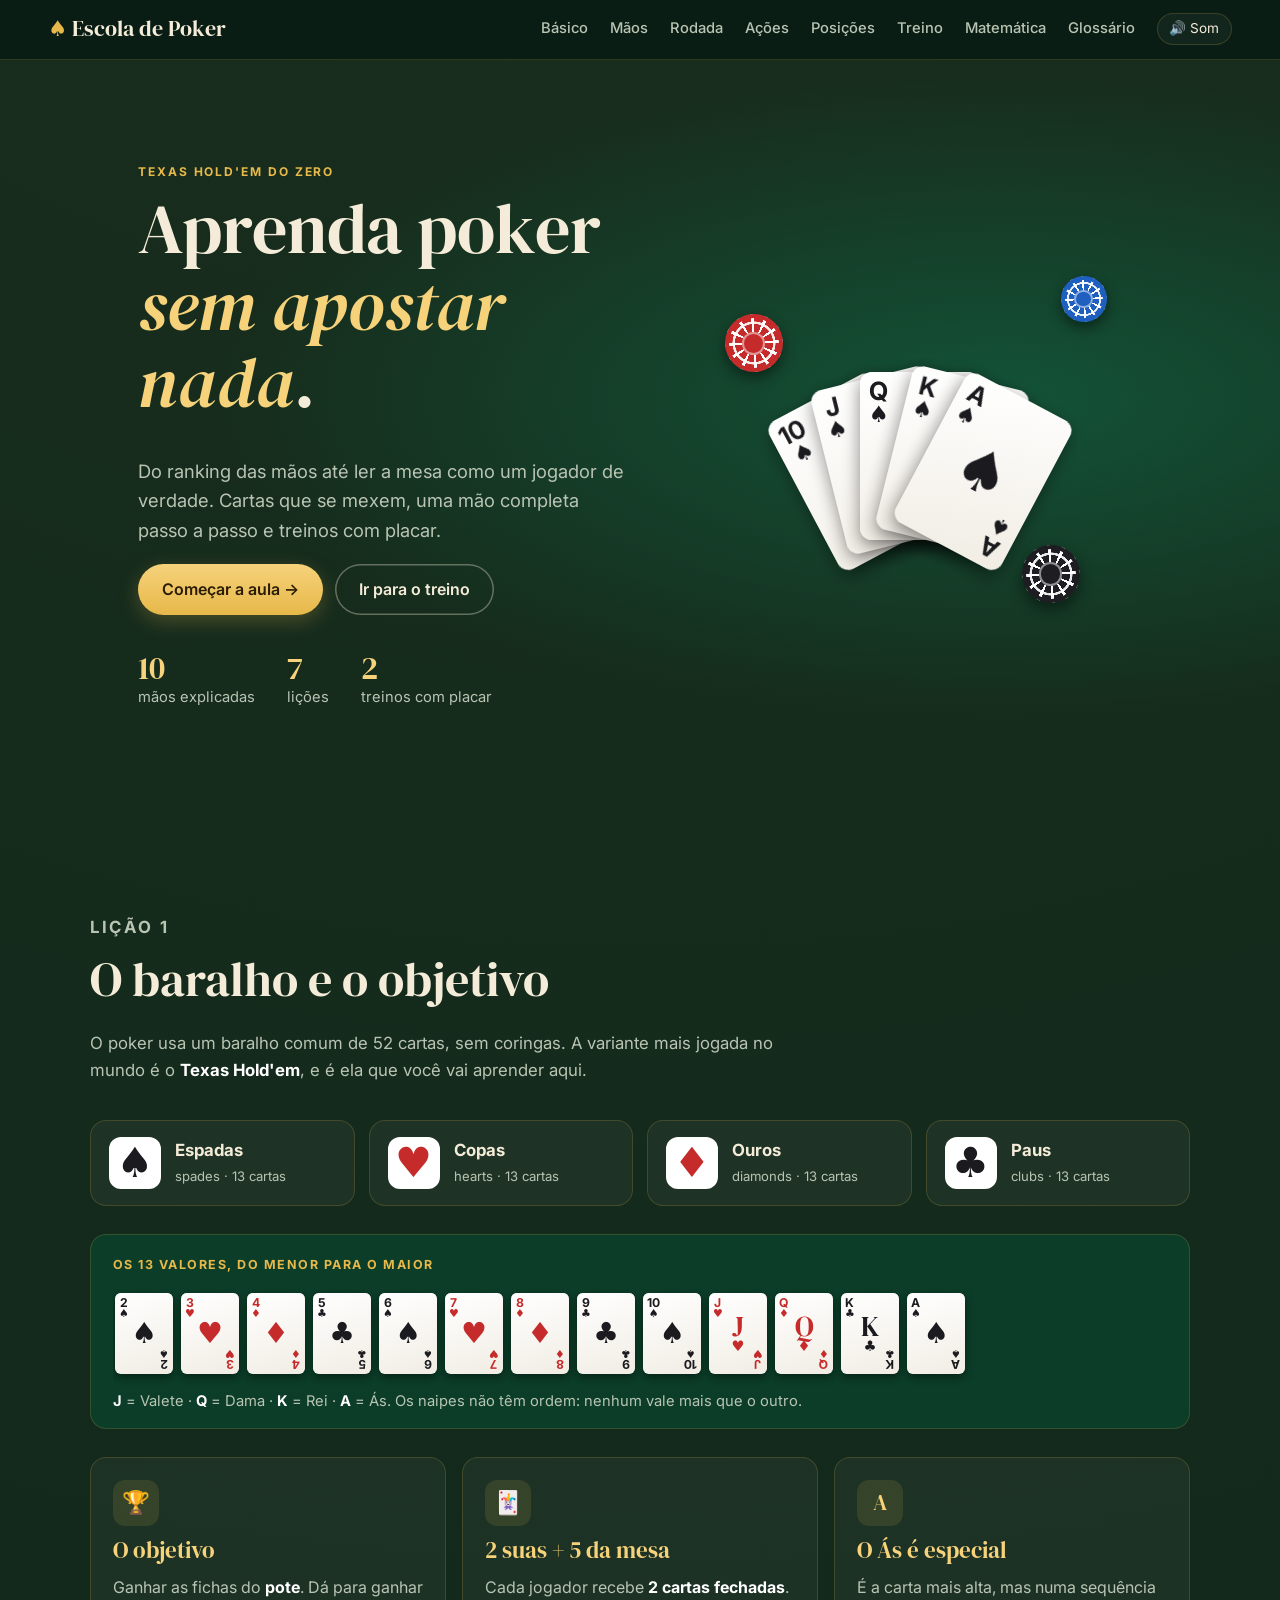
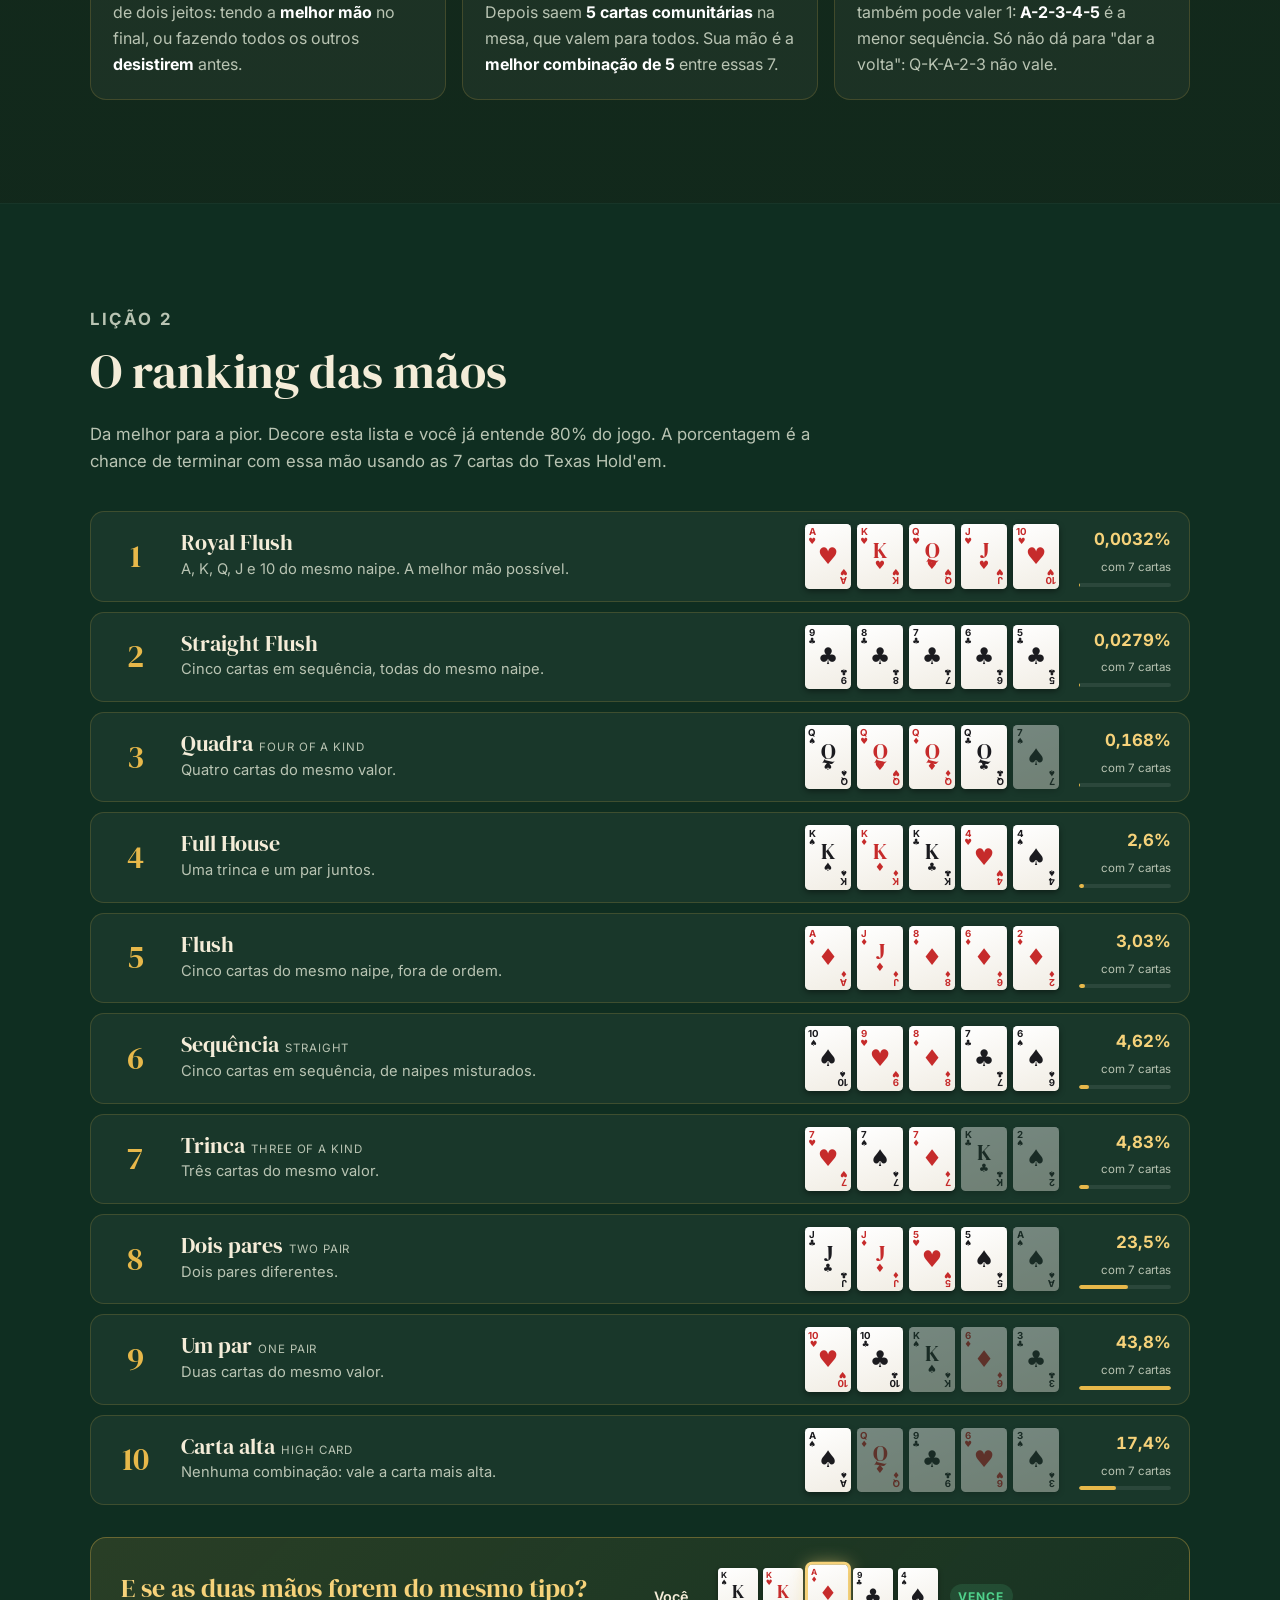
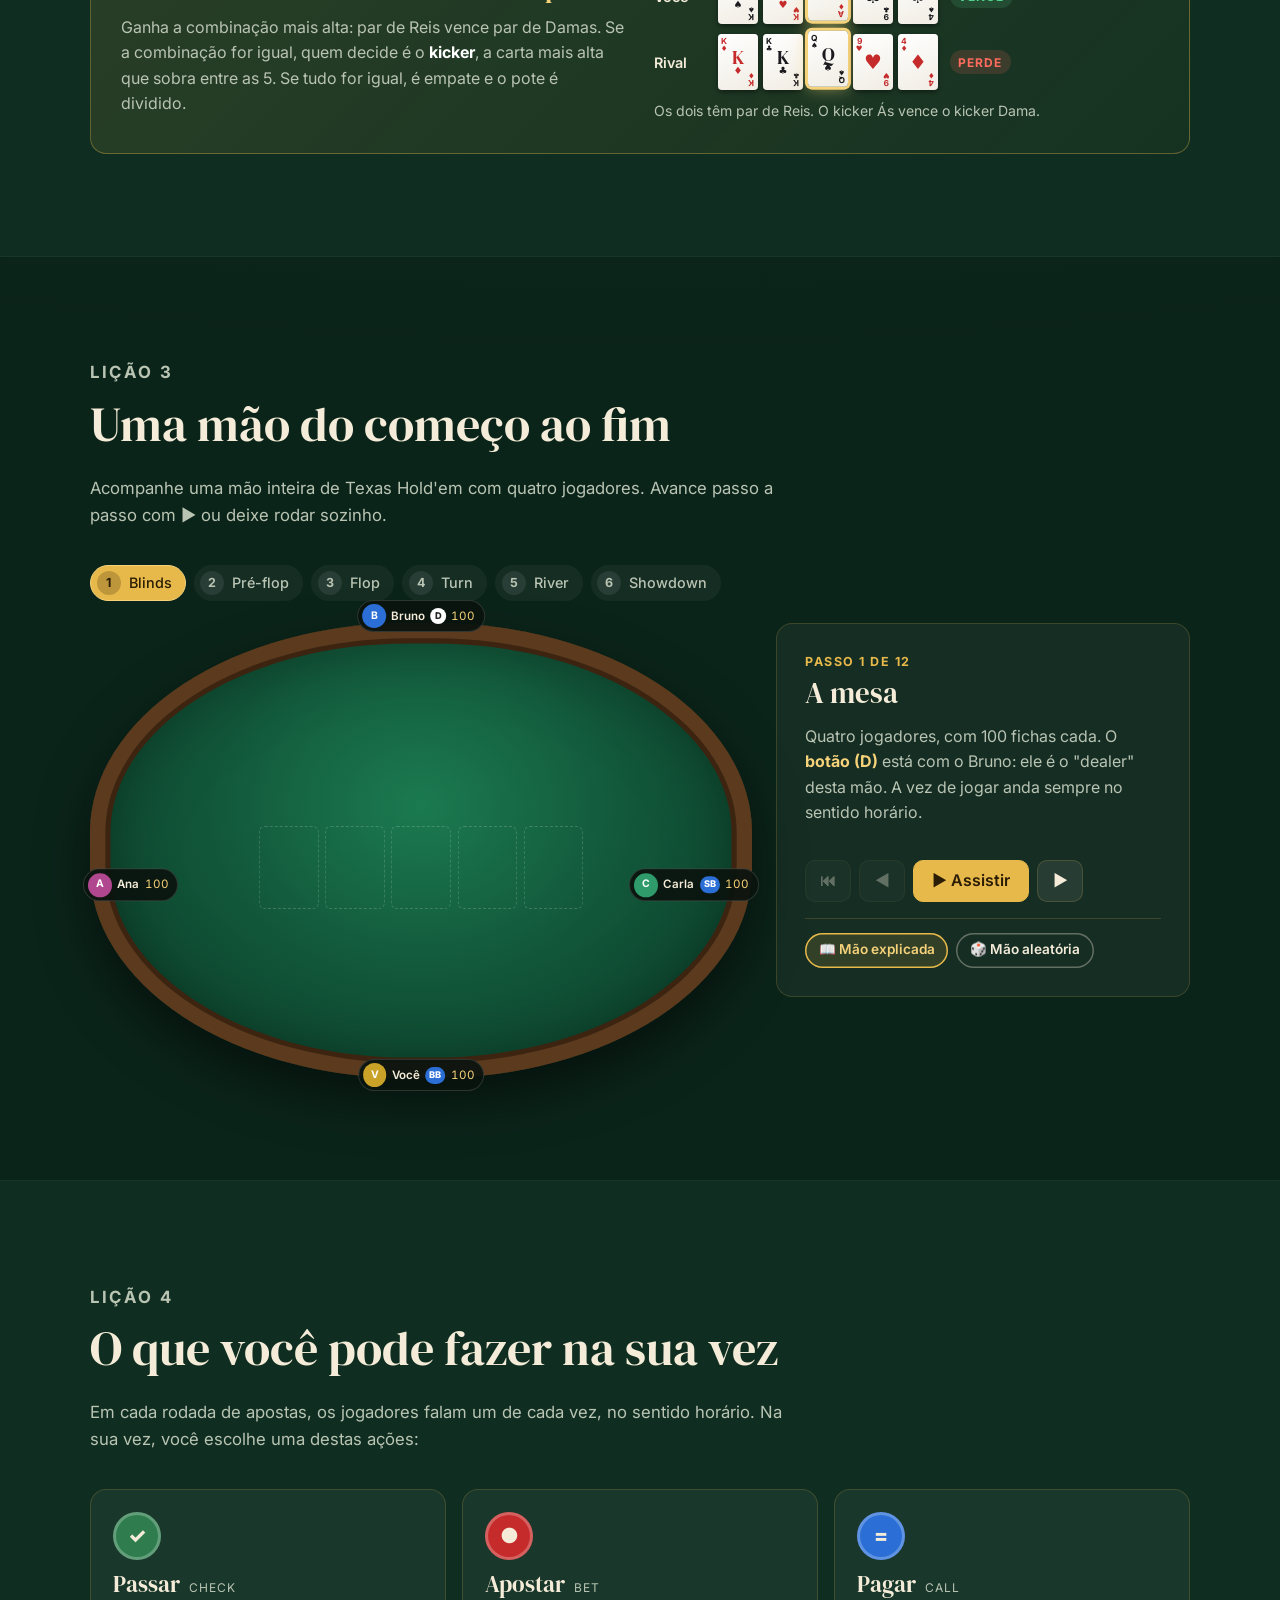
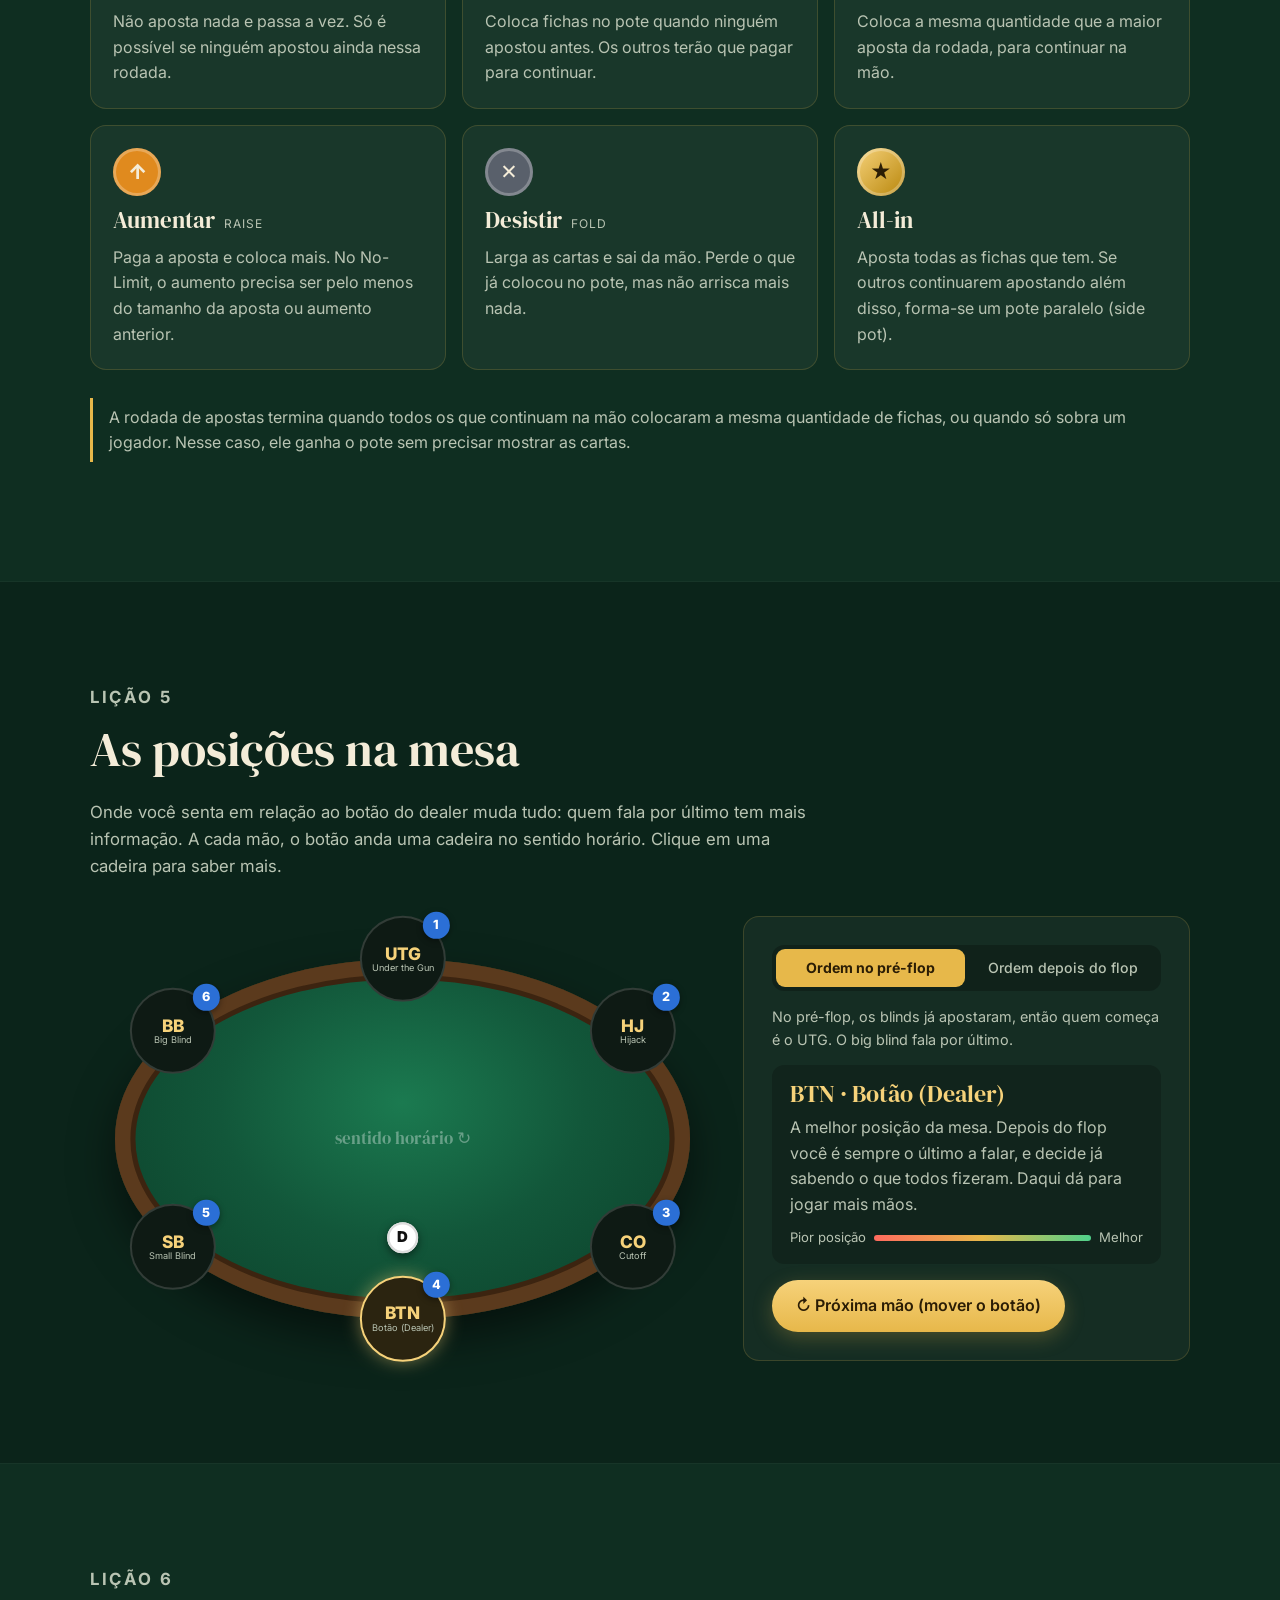
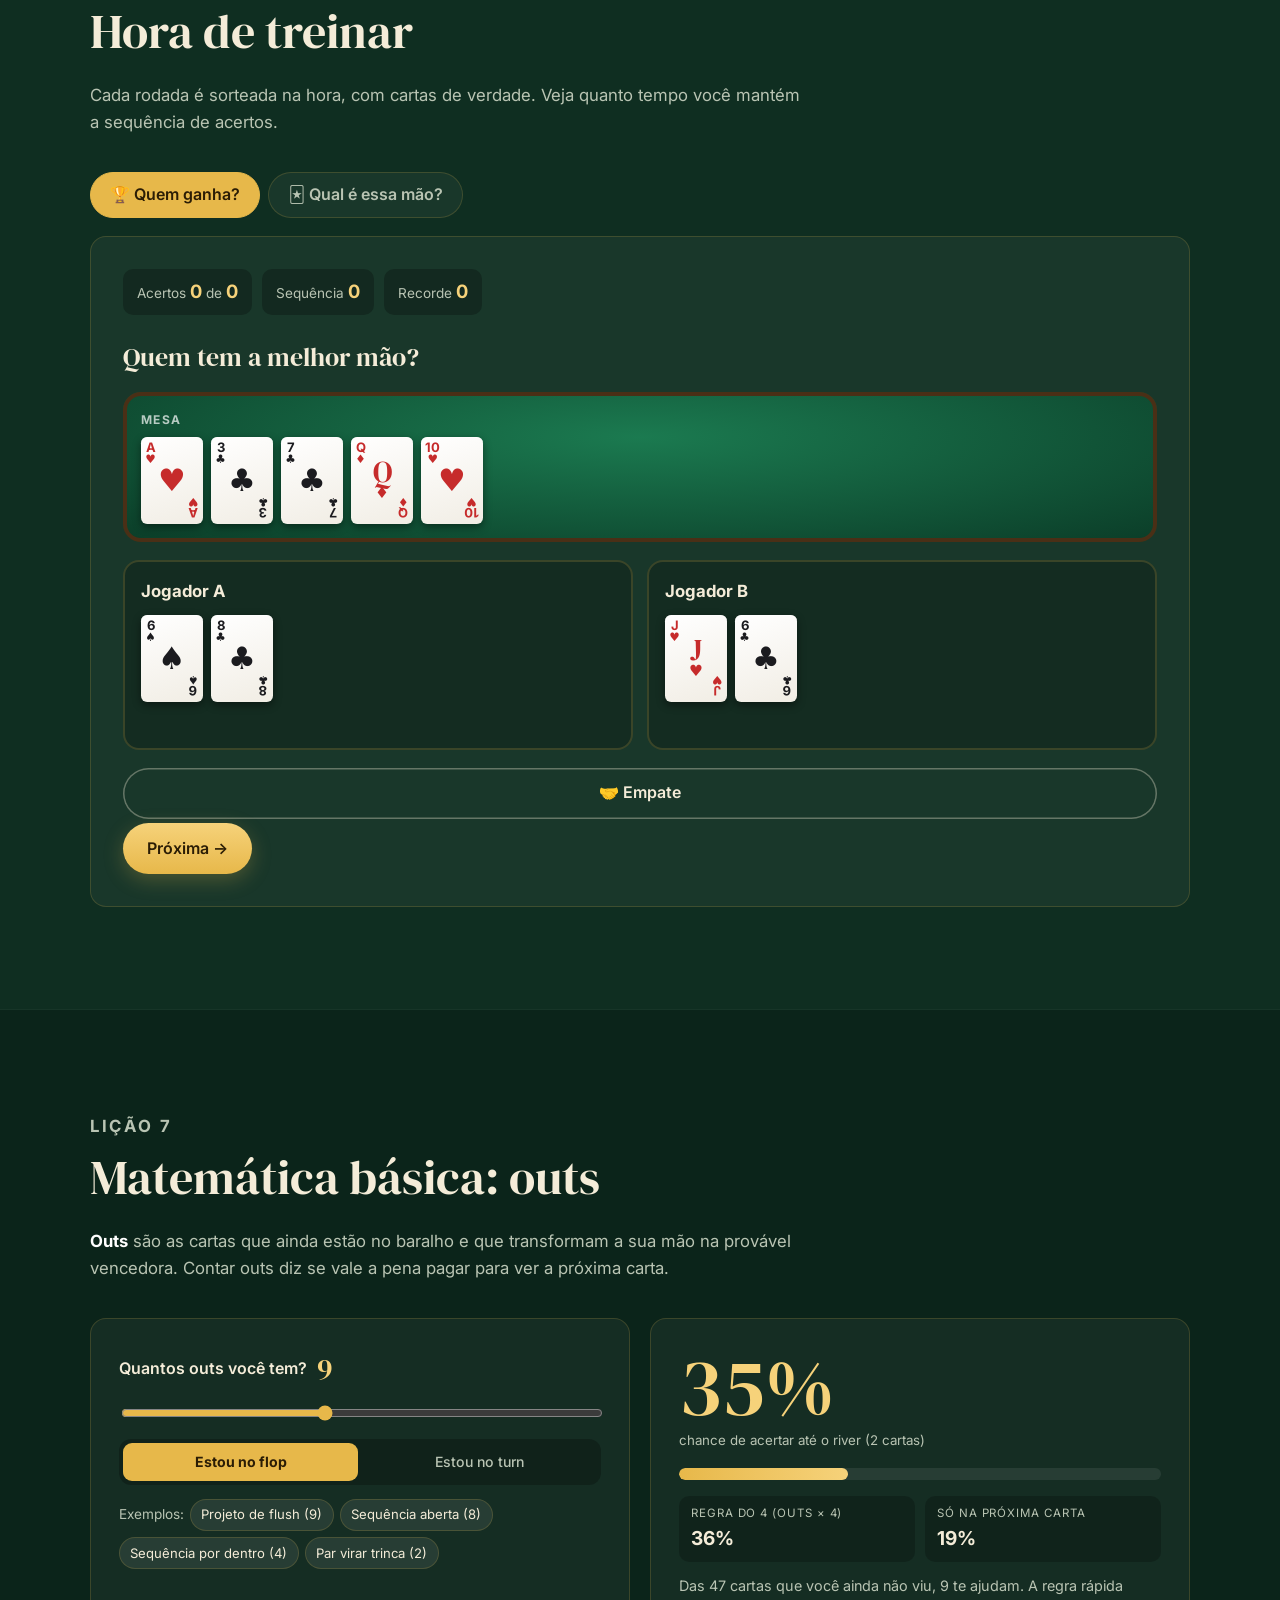
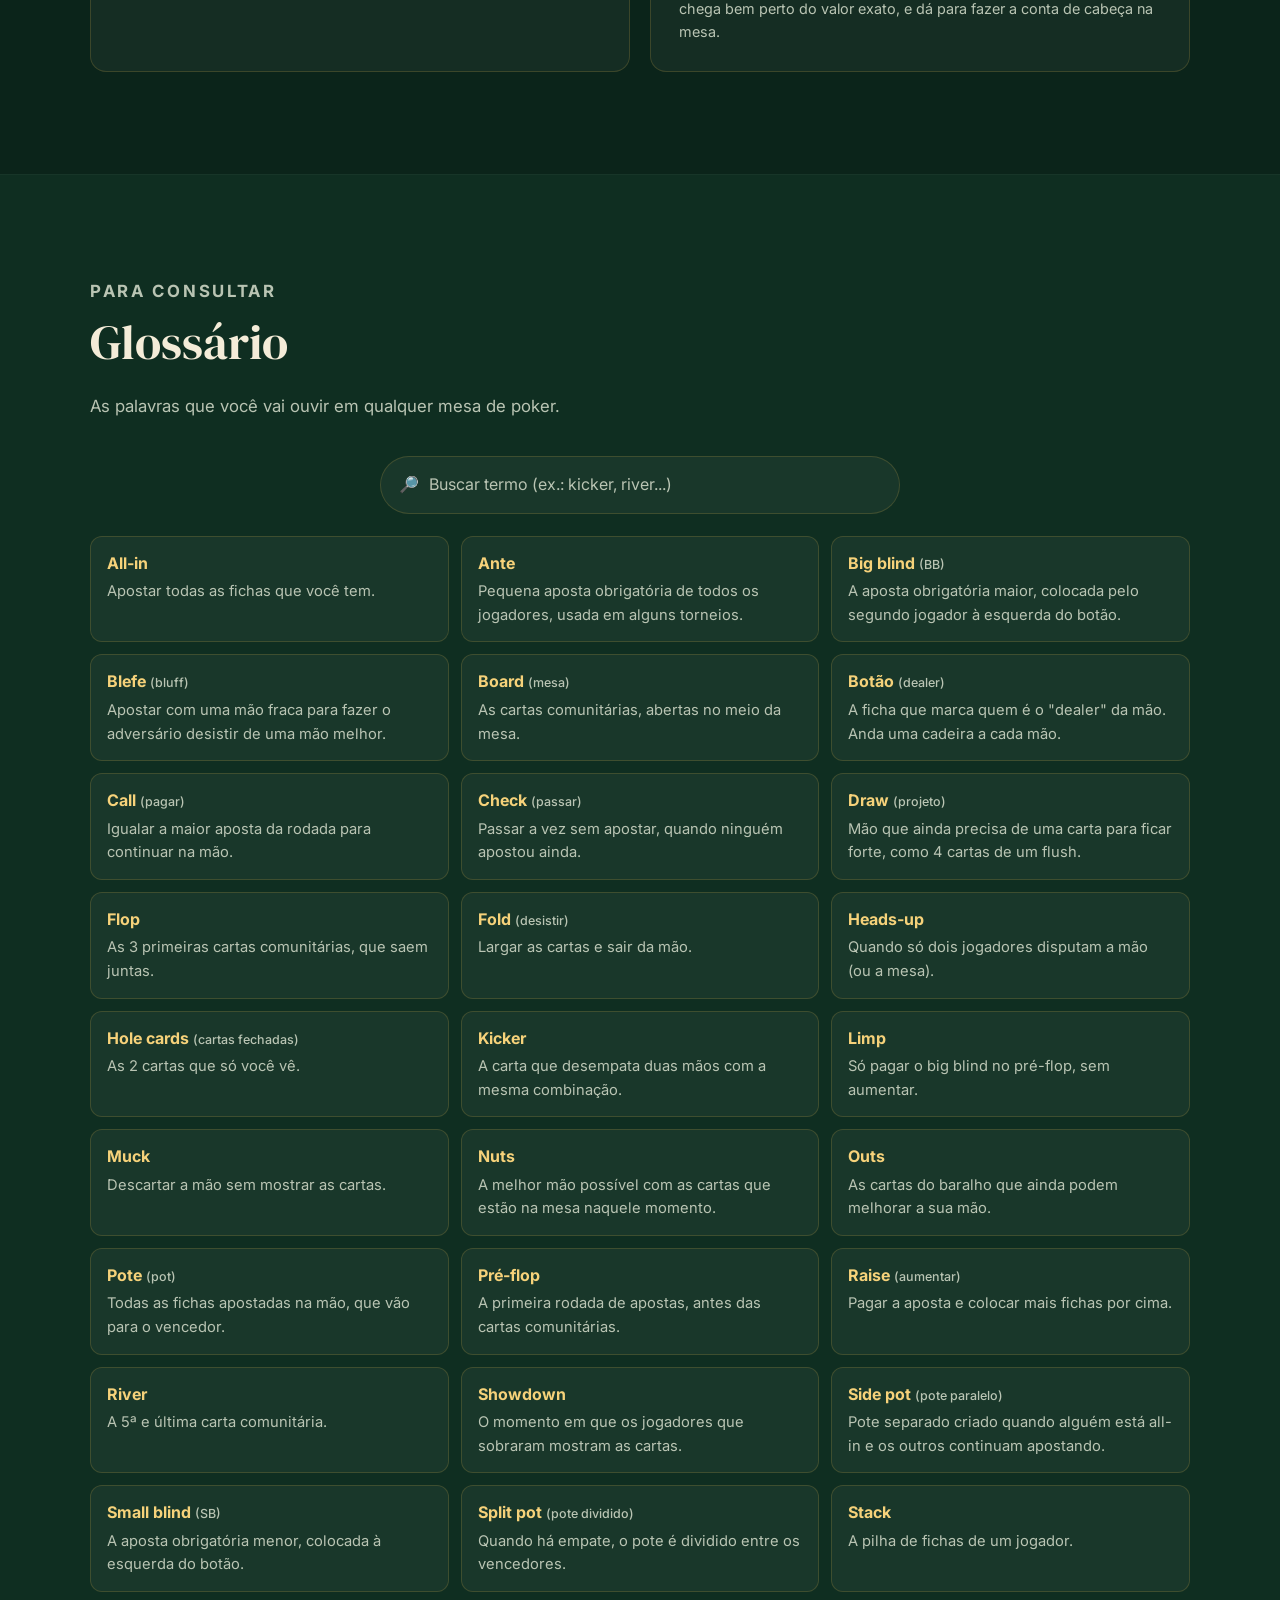
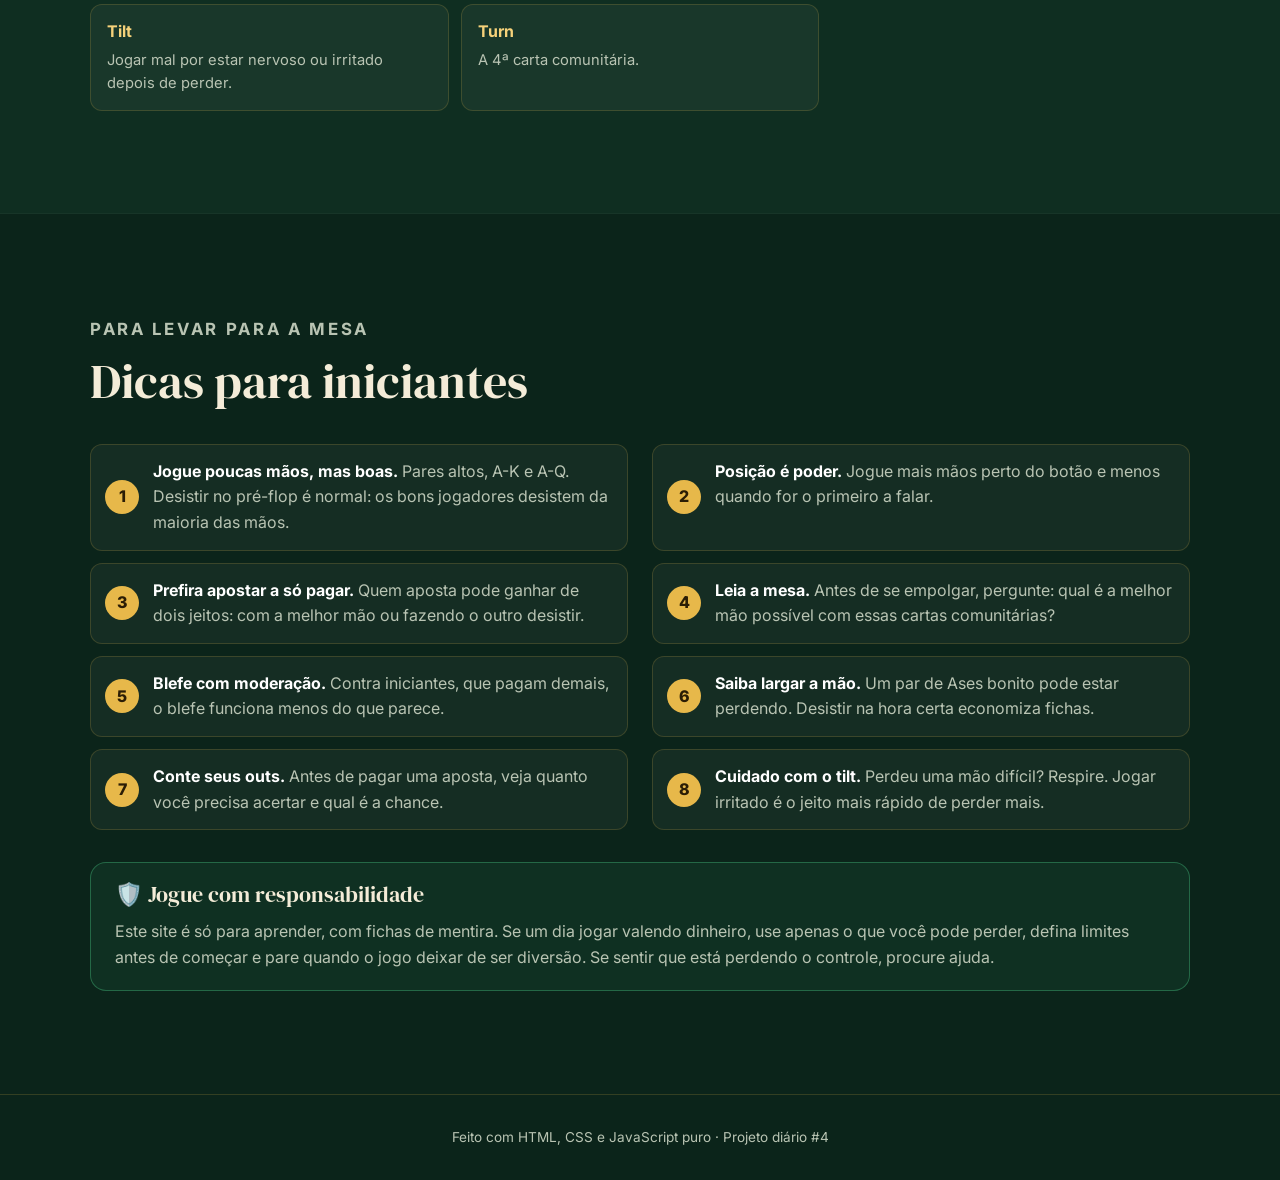
==== 2026-11-11-escola-de-poker/index.html @ 9b2bfe9c "Dia 4: Escola de Poker Ranking das mãos, mão completa passo a passo, posições, treinos com placar e " ====
<!DOCTYPE html>
<html lang="pt-BR">
<head>
  <meta charset="UTF-8">
  <meta name="viewport" content="width=device-width, initial-scale=1">
  <title>Escola de Poker</title>
  <meta name="description" content="Aprenda Texas Hold'em do zero: ranking das mãos, uma rodada passo a passo, ações, posições, treinos e matemática básica. Só com fichas de mentira.">
  <link rel="preconnect" href="https://fonts.googleapis.com">
  <link rel="preconnect" href="https://fonts.gstatic.com" crossorigin>
  <link href="https://fonts.googleapis.com/css2?family=DM+Serif+Display&family=Inter:wght@400;500;600;700&display=swap" rel="stylesheet">
  <link rel="stylesheet" href="style.css">
</head>
<body>
  <header class="topbar">
    <a class="brand" href="#inicio"><span aria-hidden="true">♠&#xFE0E;</span> Escola de Poker</a>
    <nav aria-label="Seções">
      <a href="#basico">Básico</a>
      <a href="#maos">Mãos</a>
      <a href="#rodada">Rodada</a>
      <a href="#acoes">Ações</a>
      <a href="#posicoes">Posições</a>
      <a href="#treino">Treino</a>
      <a href="#matematica">Matemática</a>
      <a href="#glossario">Glossário</a>
      <button class="sound" id="sound" type="button" aria-pressed="true"><span aria-hidden="true">🔊</span> Som</button>
    </nav>
    <div class="progress" aria-hidden="true"><span id="progress"></span></div>
  </header>

  <main>
    <!-- ================= Topo ================= -->
    <section id="inicio" class="hero">
      <div class="hero-text">
        <p class="eyebrow">Texas Hold'em do zero</p>
        <h1>Aprenda poker <em>sem apostar nada</em>.</h1>
        <p class="lead">Do ranking das mãos até ler a mesa como um jogador de verdade. Cartas que se mexem, uma mão completa passo a passo e treinos com placar.</p>
        <div class="hero-actions">
          <a class="btn btn-gold" href="#basico">Começar a aula →</a>
          <a class="btn btn-ghost" href="#treino">Ir para o treino</a>
        </div>
        <ul class="hero-stats">
          <li><strong>10</strong> mãos explicadas</li>
          <li><strong>7</strong> lições</li>
          <li><strong>2</strong> treinos com placar</li>
        </ul>
      </div>
      <div class="hero-art" aria-hidden="true">
        <div class="fan" id="hero-fan"></div>
        <div class="chips">
          <span class="chip c-red"></span><span class="chip c-blue"></span><span class="chip c-black"></span>
        </div>
      </div>
    </section>

    <!-- ================= Lição 1 ================= -->
    <section id="basico" class="section">
      <div class="section-head">
        <p class="eyebrow">Lição 1</p>
        <h2>O baralho e o objetivo</h2>
        <p>O poker usa um baralho comum de 52 cartas, sem coringas. A variante mais jogada no mundo é o <strong>Texas Hold'em</strong>, e é ela que você vai aprender aqui.</p>
      </div>

      <div class="suits" id="suits"></div>

      <div class="ranks-strip">
        <p class="strip-title">Os 13 valores, do menor para o maior</p>
        <div class="ranks" id="ranks"></div>
        <p class="strip-note"><strong>J</strong> = Valete · <strong>Q</strong> = Dama · <strong>K</strong> = Rei · <strong>A</strong> = Ás. Os naipes não têm ordem: nenhum vale mais que o outro.</p>
      </div>

      <div class="rules">
        <div class="rule">
          <span class="rule-icon" aria-hidden="true">🏆</span>
          <h3>O objetivo</h3>
          <p>Ganhar as fichas do <strong>pote</strong>. Dá para ganhar de dois jeitos: tendo a <strong>melhor mão</strong> no final, ou fazendo todos os outros <strong>desistirem</strong> antes.</p>
        </div>
        <div class="rule">
          <span class="rule-icon" aria-hidden="true">🃏</span>
          <h3>2 suas + 5 da mesa</h3>
          <p>Cada jogador recebe <strong>2 cartas fechadas</strong>. Depois saem <strong>5 cartas comunitárias</strong> na mesa, que valem para todos. Sua mão é a <strong>melhor combinação de 5</strong> entre essas 7.</p>
        </div>
        <div class="rule">
          <span class="rule-icon" aria-hidden="true">A</span>
          <h3>O Ás é especial</h3>
          <p>É a carta mais alta, mas numa sequência também pode valer 1: <strong>A-2-3-4-5</strong> é a menor sequência. Só não dá para "dar a volta": Q-K-A-2-3 não vale.</p>
        </div>
      </div>
    </section>

    <!-- ================= Lição 2 ================= -->
    <section id="maos" class="section alt">
      <div class="section-head">
        <p class="eyebrow">Lição 2</p>
        <h2>O ranking das mãos</h2>
        <p>Da melhor para a pior. Decore esta lista e você já entende 80% do jogo. A porcentagem é a chance de terminar com essa mão usando as 7 cartas do Texas Hold'em.</p>
      </div>
      <ol class="hand-list" id="hand-list"></ol>

      <div class="kicker-box">
        <div>
          <h3>E se as duas mãos forem do mesmo tipo?</h3>
          <p>Ganha a combinação mais alta: par de Reis vence par de Damas. Se a combinação for igual, quem decide é o <strong>kicker</strong>, a carta mais alta que sobra entre as 5. Se tudo for igual, é empate e o pote é dividido.</p>
        </div>
        <div class="kicker-demo">
          <div class="kd-row"><span class="kd-label">Você</span><div class="kd-cards" id="kd-a"></div><span class="kd-tag win">vence</span></div>
          <div class="kd-row"><span class="kd-label">Rival</span><div class="kd-cards" id="kd-b"></div><span class="kd-tag">perde</span></div>
          <p class="kd-note">Os dois têm par de Reis. O kicker Ás vence o kicker Dama.</p>
        </div>
      </div>
    </section>

    <!-- ================= Lição 3 ================= -->
    <section id="rodada" class="section">
      <div class="section-head">
        <p class="eyebrow">Lição 3</p>
        <h2>Uma mão do começo ao fim</h2>
        <p>Acompanhe uma mão inteira de Texas Hold'em com quatro jogadores. Avance passo a passo com ▶ ou deixe rodar sozinho.</p>
      </div>

      <ol class="stages" id="stages">
        <li data-stage="blinds"><b>1</b> Blinds</li>
        <li data-stage="preflop"><b>2</b> Pré-flop</li>
        <li data-stage="flop"><b>3</b> Flop</li>
        <li data-stage="turn"><b>4</b> Turn</li>
        <li data-stage="river"><b>5</b> River</li>
        <li data-stage="showdown"><b>6</b> Showdown</li>
      </ol>

      <div class="hand-lesson">
        <div class="felt" id="table">
          <div class="felt-center">
            <div class="pot" id="pot"></div>
            <div class="board" id="board"></div>
          </div>
        </div>
        <article class="panel hand-panel">
          <p class="step-count" id="step-count"></p>
          <h3 id="step-title"></h3>
          <p class="step-note" id="step-note" aria-live="polite"></p>
          <div class="controls">
            <button class="ctrl" type="button" data-act="first" aria-label="Início">⏮</button>
            <button class="ctrl" type="button" data-act="prev" aria-label="Passo anterior">◀</button>
            <button class="ctrl play" type="button" data-act="play">▶ Assistir</button>
            <button class="ctrl" type="button" data-act="next" aria-label="Próximo passo">▶</button>
          </div>
          <div class="mode-switch">
            <button class="btn btn-ghost small" id="btn-guided" type="button" aria-pressed="true">📖 Mão explicada</button>
            <button class="btn btn-ghost small" id="btn-random" type="button" aria-pressed="false">🎲 Mão aleatória</button>
          </div>
        </article>
      </div>
    </section>

    <!-- ================= Lição 4 ================= -->
    <section id="acoes" class="section alt">
      <div class="section-head">
        <p class="eyebrow">Lição 4</p>
        <h2>O que você pode fazer na sua vez</h2>
        <p>Em cada rodada de apostas, os jogadores falam um de cada vez, no sentido horário. Na sua vez, você escolhe uma destas ações:</p>
      </div>
      <div class="actions-grid">
        <div class="action"><span class="a-icon check" aria-hidden="true">✓</span><h3>Passar <small>check</small></h3><p>Não aposta nada e passa a vez. Só é possível se ninguém apostou ainda nessa rodada.</p></div>
        <div class="action"><span class="a-icon bet" aria-hidden="true">●</span><h3>Apostar <small>bet</small></h3><p>Coloca fichas no pote quando ninguém apostou antes. Os outros terão que pagar para continuar.</p></div>
        <div class="action"><span class="a-icon call" aria-hidden="true">=</span><h3>Pagar <small>call</small></h3><p>Coloca a mesma quantidade que a maior aposta da rodada, para continuar na mão.</p></div>
        <div class="action"><span class="a-icon raise" aria-hidden="true">↑</span><h3>Aumentar <small>raise</small></h3><p>Paga a aposta e coloca mais. No No-Limit, o aumento precisa ser pelo menos do tamanho da aposta ou aumento anterior.</p></div>
        <div class="action"><span class="a-icon fold" aria-hidden="true">✕</span><h3>Desistir <small>fold</small></h3><p>Larga as cartas e sai da mão. Perde o que já colocou no pote, mas não arrisca mais nada.</p></div>
        <div class="action"><span class="a-icon allin" aria-hidden="true">★</span><h3>All-in</h3><p>Aposta todas as fichas que tem. Se outros continuarem apostando além disso, forma-se um pote paralelo (side pot).</p></div>
      </div>
      <p class="note-box">A rodada de apostas termina quando todos os que continuam na mão colocaram a mesma quantidade de fichas, ou quando só sobra um jogador. Nesse caso, ele ganha o pote sem precisar mostrar as cartas.</p>
    </section>

    <!-- ================= Lição 5 ================= -->
    <section id="posicoes" class="section">
      <div class="section-head">
        <p class="eyebrow">Lição 5</p>
        <h2>As posições na mesa</h2>
        <p>Onde você senta em relação ao botão do dealer muda tudo: quem fala por último tem mais informação. A cada mão, o botão anda uma cadeira no sentido horário. Clique em uma cadeira para saber mais.</p>
      </div>

      <div class="positions">
        <div class="pos-table-wrap">
          <div class="pos-table" id="pos-table">
            <span class="dealer-chip" id="dealer-chip" aria-hidden="true">D</span>
          </div>
        </div>
        <article class="panel pos-panel">
          <div class="seg" role="radiogroup" aria-label="Mostrar ordem de ação">
            <button type="button" role="radio" aria-checked="true" data-order="pre">Ordem no pré-flop</button>
            <button type="button" role="radio" aria-checked="false" data-order="post">Ordem depois do flop</button>
          </div>
          <p class="order-note" id="order-note"></p>
          <div class="pos-info" id="pos-info" aria-live="polite"></div>
          <button class="btn btn-gold" id="btn-move" type="button">↻ Próxima mão (mover o botão)</button>
        </article>
      </div>
    </section>

    <!-- ================= Lição 6 ================= -->
    <section id="treino" class="section alt">
      <div class="section-head">
        <p class="eyebrow">Lição 6</p>
        <h2>Hora de treinar</h2>
        <p>Cada rodada é sorteada na hora, com cartas de verdade. Veja quanto tempo você mantém a sequência de acertos.</p>
      </div>

      <div class="tabs" role="tablist" aria-label="Tipo de treino">
        <button type="button" role="tab" aria-selected="true" data-quiz="winner">🏆 Quem ganha?</button>
        <button type="button" role="tab" aria-selected="false" data-quiz="name">🃏 Qual é essa mão?</button>
      </div>

      <div class="quiz panel">
        <div class="score">
          <span>Acertos <strong id="q-hits">0</strong> de <strong id="q-total">0</strong></span>
          <span>Sequência <strong id="q-streak">0</strong></span>
          <span>Recorde <strong id="q-best">0</strong></span>
        </div>
        <div id="quiz-body"></div>
        <div class="feedback" id="q-feedback" aria-live="polite" hidden></div>
        <button class="btn btn-gold" id="q-next" type="button" hidden>Próxima →</button>
      </div>
    </section>

    <!-- ================= Lição 7 ================= -->
    <section id="matematica" class="section">
      <div class="section-head">
        <p class="eyebrow">Lição 7</p>
        <h2>Matemática básica: outs</h2>
        <p><strong>Outs</strong> são as cartas que ainda estão no baralho e que transformam a sua mão na provável vencedora. Contar outs diz se vale a pena pagar para ver a próxima carta.</p>
      </div>

      <div class="outs">
        <article class="panel outs-panel">
          <label class="outs-label" for="outs">Quantos outs você tem? <strong id="outs-value">9</strong></label>
          <input type="range" id="outs" min="1" max="20" value="9">
          <div class="seg" role="radiogroup" aria-label="Em que momento da mão">
            <button type="button" role="radio" aria-checked="true" data-street="flop">Estou no flop</button>
            <button type="button" role="radio" aria-checked="false" data-street="turn">Estou no turn</button>
          </div>
          <div class="examples">
            <span>Exemplos:</span>
            <button type="button" data-outs="9">Projeto de flush (9)</button>
            <button type="button" data-outs="8">Sequência aberta (8)</button>
            <button type="button" data-outs="4">Sequência por dentro (4)</button>
            <button type="button" data-outs="2">Par virar trinca (2)</button>
          </div>
        </article>
        <article class="panel outs-result" aria-live="polite">
          <div class="big-pct"><span id="pct-exact">35%</span><small id="pct-label">chance de acertar até o river</small></div>
          <div class="bar"><span id="pct-bar"></span></div>
          <dl class="outs-facts">
            <div><dt id="rule-label">Regra do 4</dt><dd id="pct-rule">36%</dd></div>
            <div><dt>Só na próxima carta</dt><dd id="pct-next">19%</dd></div>
          </dl>
          <p class="outs-explain" id="outs-explain"></p>
        </article>
      </div>
    </section>

    <!-- ================= Glossário ================= -->
    <section id="glossario" class="section alt">
      <div class="section-head">
        <p class="eyebrow">Para consultar</p>
        <h2>Glossário</h2>
        <p>As palavras que você vai ouvir em qualquer mesa de poker.</p>
      </div>
      <label class="search">
        <span aria-hidden="true">🔎</span>
        <input type="search" id="gloss-search" placeholder="Buscar termo (ex.: kicker, river...)" aria-label="Buscar no glossário">
      </label>
      <dl class="glossary" id="glossary"></dl>
      <p class="gloss-empty" id="gloss-empty" hidden>Nenhum termo encontrado.</p>
    </section>

    <!-- ================= Dicas ================= -->
    <section id="dicas" class="section">
      <div class="section-head">
        <p class="eyebrow">Para levar para a mesa</p>
        <h2>Dicas para iniciantes</h2>
      </div>
      <ol class="tips">
        <li><strong>Jogue poucas mãos, mas boas.</strong> Pares altos, A-K e A-Q. Desistir no pré-flop é normal: os bons jogadores desistem da maioria das mãos.</li>
        <li><strong>Posição é poder.</strong> Jogue mais mãos perto do botão e menos quando for o primeiro a falar.</li>
        <li><strong>Prefira apostar a só pagar.</strong> Quem aposta pode ganhar de dois jeitos: com a melhor mão ou fazendo o outro desistir.</li>
        <li><strong>Leia a mesa.</strong> Antes de se empolgar, pergunte: qual é a melhor mão possível com essas cartas comunitárias?</li>
        <li><strong>Blefe com moderação.</strong> Contra iniciantes, que pagam demais, o blefe funciona menos do que parece.</li>
        <li><strong>Saiba largar a mão.</strong> Um par de Ases bonito pode estar perdendo. Desistir na hora certa economiza fichas.</li>
        <li><strong>Conte seus outs.</strong> Antes de pagar uma aposta, veja quanto você precisa acertar e qual é a chance.</li>
        <li><strong>Cuidado com o tilt.</strong> Perdeu uma mão difícil? Respire. Jogar irritado é o jeito mais rápido de perder mais.</li>
      </ol>

      <aside class="responsible">
        <h3><span aria-hidden="true">🛡️</span> Jogue com responsabilidade</h3>
        <p>Este site é só para aprender, com fichas de mentira. Se um dia jogar valendo dinheiro, use apenas o que você pode perder, defina limites antes de começar e pare quando o jogo deixar de ser diversão. Se sentir que está perdendo o controle, procure ajuda.</p>
      </aside>
    </section>
  </main>

  <footer class="footer">
    <p>Feito com HTML, CSS e JavaScript puro · Projeto diário #4</p>
  </footer>

  <button class="to-top" id="to-top" type="button" aria-label="Voltar ao topo" hidden>↑</button>

  <script src="cards.js"></script>
  <script src="app.js"></script>
</body>
</html>
---- 2026-11-11-escola-de-poker/style.css ----
:root {
  --bg: #0b241a;
  --bg-alt: #0f2e21;
  --felt: #12573a;
  --felt-dark: #0b3d28;
  --surface: rgba(255, 255, 255, .045);
  --surface-2: rgba(255, 255, 255, .08);
  --line: rgba(231, 184, 74, .18);
  --ink: #f4ecd8;
  --muted: #b9c4b3;
  --gold: #e7b84a;
  --gold-2: #f6d27a;
  --red: #d6453b;
  --card-red: #c62b2b;
  --card-black: #1b1b1f;
  --good: #4fd18b;
  --bad: #ff6b5e;
  --radius: 16px;
  --serif: "DM Serif Display", Georgia, serif;
  --sans: "Inter", system-ui, -apple-system, "Segoe UI", sans-serif;
  --suit: "Segoe UI Symbol", "Noto Sans Symbols 2", "Apple Symbols", "DejaVu Sans", serif;
}

* { box-sizing: border-box; }
html { scroll-behavior: smooth; scroll-padding-top: 76px; }
body {
  margin: 0; color: var(--ink); font: 16px/1.6 var(--sans);
  background:
    radial-gradient(circle at 50% -10%, rgba(231, 184, 74, .08), transparent 40%),
    var(--bg);
  overflow-x: clip;
}
h1, h2, h3 { font-family: var(--serif); font-weight: 400; line-height: 1.1; margin: 0 0 .5em; }
p { margin: 0 0 1em; }
strong { color: #fff; }
button { font: inherit; }

/* ---------- Topo ---------- */
.topbar {
  position: sticky; top: 0; z-index: 20;
  display: flex; align-items: center; justify-content: space-between; gap: 16px;
  padding: 12px clamp(16px, 4vw, 48px);
  background: rgba(8, 28, 20, .88); backdrop-filter: blur(10px);
  border-bottom: 1px solid var(--line);
}
.brand { font-family: var(--serif); font-size: 1.35rem; color: var(--ink); text-decoration: none; white-space: nowrap; }
.brand span { color: var(--gold); font-family: var(--suit); }
.topbar nav { display: flex; align-items: center; gap: clamp(10px, 2vw, 22px); overflow-x: auto; scrollbar-width: none; }
.topbar nav::-webkit-scrollbar { display: none; }
.topbar nav a { color: var(--muted); text-decoration: none; font-size: .92rem; font-weight: 500; white-space: nowrap; position: relative; }
.topbar nav a:hover, .topbar nav a.active { color: var(--gold-2); }
.topbar nav a.active::after { content: ""; position: absolute; left: 0; right: 0; bottom: -4px; height: 2px; border-radius: 2px; background: var(--gold); }
.sound { border: 1px solid var(--line); background: var(--surface); color: var(--ink); border-radius: 999px; padding: .3em .85em; font-size: .85rem; cursor: pointer; white-space: nowrap; }
.sound:hover { border-color: var(--gold); }
.sound[aria-pressed="false"] { color: var(--muted); }
.progress { position: absolute; left: 0; right: 0; bottom: -1px; height: 3px; }
.progress span { display: block; height: 100%; transform-origin: left; transform: scaleX(0); background: linear-gradient(90deg, var(--gold), var(--red)); }

/* ---------- Seções ---------- */
.section, .hero { padding: clamp(56px, 8vw, 104px) clamp(16px, 4vw, 48px); }
.section > *, .hero { max-width: 1100px; margin-left: auto; margin-right: auto; }
.section.alt { background: var(--bg-alt); border-block: 1px solid rgba(255, 255, 255, .03); }
.section-head { margin-bottom: 36px; }
.section-head h2 { font-size: clamp(2rem, 4.5vw, 3rem); }
.section-head p { color: var(--muted); font-size: 1.05rem; max-width: 720px; }
.eyebrow { color: var(--gold); text-transform: uppercase; letter-spacing: .16em; font-size: .75rem; font-weight: 700; margin-bottom: .7em; }

.btn {
  display: inline-flex; align-items: center; gap: 8px; border: 0; cursor: pointer; text-decoration: none;
  font-weight: 600; font-size: 1rem; padding: .8em 1.5em; border-radius: 999px;
  transition: transform .15s, box-shadow .15s, background .15s;
}
.btn:hover { transform: translateY(-2px); }
.btn-gold { background: linear-gradient(180deg, var(--gold-2), var(--gold)); color: #2b1d05; box-shadow: 0 6px 20px rgba(231, 184, 74, .25); }
.btn-gold:hover { box-shadow: 0 10px 28px rgba(231, 184, 74, .4); }
.btn-ghost { background: transparent; color: var(--ink); box-shadow: inset 0 0 0 1.5px rgba(244, 236, 216, .35); }
.btn-ghost:hover { box-shadow: inset 0 0 0 1.5px var(--gold); color: var(--gold-2); }
.btn.small { font-size: .85rem; padding: .5em 1em; }
.btn-ghost[aria-pressed="true"] { background: rgba(231, 184, 74, .14); box-shadow: inset 0 0 0 1.5px var(--gold); color: var(--gold-2); }
.btn:focus-visible, .ctrl:focus-visible, button:focus-visible, a:focus-visible, input:focus-visible { outline: 2px solid var(--gold-2); outline-offset: 3px; }

.panel { background: var(--surface); border: 1px solid var(--line); border-radius: var(--radius); padding: clamp(18px, 3vw, 28px); }
.note-box { color: var(--muted); border-left: 3px solid var(--gold); padding: .4em 0 .4em 1em; margin-top: 28px; }

/* ============================================================
   Cartas
   ============================================================ */
.card {
  --cw: 64px;
  position: relative; flex: none;
  width: var(--cw); aspect-ratio: 5 / 7;
  border-radius: calc(var(--cw) * .1);
  background: linear-gradient(160deg, #ffffff, #f1ede4);
  color: var(--card-black);
  box-shadow: 0 1px 0 rgba(255, 255, 255, .6) inset, 0 calc(var(--cw) * .05) calc(var(--cw) * .14) rgba(0, 0, 0, .45);
  font-family: var(--sans); user-select: none;
  transition: transform .2s, box-shadow .2s, opacity .3s, filter .3s;
}
.card.red { color: var(--card-red); }
.card .corner {
  position: absolute; display: flex; flex-direction: column; align-items: center; line-height: .95;
  font-size: calc(var(--cw) * .21); font-weight: 700;
}
.card .corner i { font-style: normal; font-family: var(--suit); font-size: .9em; }
.card .corner.tl { top: 5%; left: 7%; }
.card .corner.br { bottom: 5%; right: 7%; transform: rotate(180deg); }
.card .pip {
  position: absolute; inset: 0; display: flex; align-items: center; justify-content: center; flex-direction: column;
  font-family: var(--suit); font-size: calc(var(--cw) * .5); line-height: 1;
}
.card .pip em { font-family: var(--serif); font-style: normal; font-size: .95em; line-height: .9; }
.card .pip i { font-style: normal; font-size: .5em; }
.card.back {
  background:
    repeating-linear-gradient(45deg, rgba(255, 255, 255, .12) 0 3px, transparent 3px 9px),
    repeating-linear-gradient(-45deg, rgba(255, 255, 255, .12) 0 3px, transparent 3px 9px),
    linear-gradient(160deg, #b8322b, #7e1d18);
  box-shadow: inset 0 0 0 calc(var(--cw) * .06) #fff, 0 calc(var(--cw) * .05) calc(var(--cw) * .14) rgba(0, 0, 0, .45);
}
.card.used { box-shadow: 0 0 0 3px var(--gold-2), 0 0 18px rgba(246, 210, 122, .65); transform: translateY(-6%); }
.card.dim { filter: brightness(.55) saturate(.6); }
.card.deal { animation: deal .45s cubic-bezier(.2, .8, .3, 1) both; animation-delay: var(--d, 0ms); }
.card.flip { animation: flip .4s ease-out both; animation-delay: var(--d, 0ms); }
@keyframes deal { from { opacity: 0; transform: translate(var(--fx, 0), var(--fy, -60px)) rotate(-12deg) scale(.8); } to { opacity: 1; transform: none; } }
@keyframes flip { 0% { transform: rotateY(90deg); } 100% { transform: none; } }

/* ============================================================
   Topo (hero)
   ============================================================ */
.hero { display: grid; grid-template-columns: 1.1fr 1fr; gap: clamp(32px, 6vw, 72px); align-items: center; position: relative; isolation: isolate; }
.hero::before {
  content: ""; position: absolute; inset: 0 calc(50% - 50vw); z-index: -1;
  background: radial-gradient(ellipse at 78% 45%, rgba(18, 87, 58, .9), transparent 55%);
}
.hero h1 { font-size: clamp(2.6rem, 6vw, 4.4rem); }
.hero h1 em { color: var(--gold-2); }
.lead { font-size: 1.15rem; color: var(--muted); max-width: 32em; }
.hero-actions { display: flex; flex-wrap: wrap; gap: 12px; margin-top: 8px; }
.hero-stats { display: flex; flex-wrap: wrap; gap: 8px 32px; list-style: none; padding: 0; margin: 36px 0 0; color: var(--muted); font-size: .92rem; }
.hero-stats strong { display: block; font-family: var(--serif); font-size: 2rem; font-weight: 400; color: var(--gold-2); line-height: 1.1; }

.hero-art { position: relative; height: 380px; display: flex; align-items: center; justify-content: center; }
.fan { position: relative; width: 120px; height: 168px; transform: translateY(20px); }
.fan .card {
  --cw: 120px; position: absolute; left: 0; bottom: 0;
  transform-origin: 50% 130%;
  transform: rotate(calc((var(--i) - 2) * 14deg));
  animation: fan-in .9s cubic-bezier(.2, .9, .3, 1.2) both; animation-delay: calc(var(--i) * 110ms + 200ms);
  transition: transform .35s cubic-bezier(.2, .9, .3, 1.3);
}
.hero-art:hover .fan .card { transform: rotate(calc((var(--i) - 2) * 19deg)) translateY(-14px); }
@keyframes fan-in { from { opacity: 0; transform: rotate(0deg) translateY(60px); } }
.chips { position: absolute; inset: 0; pointer-events: none; }
.chip {
  position: absolute; width: 58px; height: 58px; border-radius: 50%;
  background:
    radial-gradient(circle, transparent 46%, rgba(255, 255, 255, .9) 47% 52%, transparent 53%),
    repeating-conic-gradient(var(--c) 0 22.5deg, #fff 22.5deg 30deg);
  box-shadow: inset 0 0 0 4px var(--c), 0 6px 14px rgba(0, 0, 0, .45);
  animation: float 6s ease-in-out infinite;
}
.chip::after { content: ""; position: absolute; inset: 30%; border-radius: 50%; background: var(--c); box-shadow: inset 0 0 0 2px rgba(255, 255, 255, .5); }
.c-red { --c: #c62b2b; left: 6%; top: 18%; }
.c-blue { --c: #1f5fbf; right: 8%; top: 8%; animation-delay: -2s; width: 46px; height: 46px; }
.c-black { --c: #1d1d22; right: 14%; bottom: 6%; animation-delay: -4s; }
@keyframes float { 0%, 100% { transform: translateY(0) rotate(0); } 50% { transform: translateY(-14px) rotate(20deg); } }

/* ============================================================
   Lição 1: naipes e valores
   ============================================================ */
.suits { display: grid; grid-template-columns: repeat(4, 1fr); gap: 14px; margin-bottom: 28px; }
.suit {
  display: flex; align-items: center; gap: 14px;
  background: var(--surface); border: 1px solid var(--line); border-radius: var(--radius); padding: 16px 18px;
  transition: transform .2s, border-color .2s;
}
.suit:hover { transform: translateY(-3px); border-color: var(--gold); }
.suit .sym { font-family: var(--suit); font-size: 2.6rem; line-height: 1; width: 52px; height: 52px; border-radius: 12px; background: #fff; color: var(--card-black); display: flex; align-items: center; justify-content: center; }
.suit .sym.red { color: var(--card-red); }
.suit b { display: block; font-size: 1.05rem; }
.suit small { color: var(--muted); font-size: .82rem; }

.ranks-strip { background: var(--felt-dark); border: 1px solid var(--line); border-radius: var(--radius); padding: 20px 22px 14px; margin-bottom: 28px; }
.strip-title { font-size: .78rem; text-transform: uppercase; letter-spacing: .12em; color: var(--gold); font-weight: 700; margin-bottom: 14px; }
.ranks { display: flex; gap: 8px; overflow-x: auto; padding: 4px 2px 12px; scrollbar-width: thin; }
.ranks .card { --cw: 58px; }
.ranks .card:hover { transform: translateY(-8px) rotate(-3deg); }
.strip-note { color: var(--muted); font-size: .92rem; margin: 4px 0 0; }

.rules { display: grid; grid-template-columns: repeat(3, 1fr); gap: 16px; }
.rule { background: var(--surface); border: 1px solid var(--line); border-radius: var(--radius); padding: 22px; transition: transform .2s, border-color .2s; }
.rule:hover { transform: translateY(-4px); border-color: rgba(231, 184, 74, .5); }
.rule h3 { font-size: 1.45rem; color: var(--gold-2); }
.rule p { margin: 0; color: var(--muted); }
.rule-icon {
  display: inline-flex; align-items: center; justify-content: center; width: 46px; height: 46px; margin-bottom: 12px;
  border-radius: 12px; background: rgba(231, 184, 74, .12); font-size: 1.4rem; font-family: var(--serif); color: var(--gold-2);
}

/* ============================================================
   Lição 2: ranking
   ============================================================ */
.hand-list { list-style: none; padding: 0; margin: 0 auto; display: grid; gap: 10px; }
.hand-row {
  display: grid; grid-template-columns: 52px 1.05fr auto 92px; align-items: center; gap: 20px;
  background: var(--surface); border: 1px solid var(--line); border-radius: 14px; padding: 12px 18px;
  transition: transform .2s, background .2s, border-color .2s;
}
.hand-row:hover { transform: translateX(6px); background: var(--surface-2); border-color: rgba(231, 184, 74, .5); }
.hand-row .num { font-family: var(--serif); font-size: 2rem; color: var(--gold); text-align: center; }
.hand-row h3 { font-size: 1.4rem; margin: 0; }
.hand-row h3 small { font-family: var(--sans); font-size: .72rem; color: var(--muted); text-transform: uppercase; letter-spacing: .08em; margin-left: 6px; }
.hand-row p { margin: 2px 0 0; color: var(--muted); font-size: .92rem; }
.hand-row .cards { display: flex; gap: 6px; }
.hand-row .card { --cw: 46px; }
.hand-row:hover .card { transform: translateY(-4px); }
.hand-row:hover .card:nth-child(2) { transition-delay: 30ms; }
.hand-row:hover .card:nth-child(3) { transition-delay: 60ms; }
.hand-row:hover .card:nth-child(4) { transition-delay: 90ms; }
.hand-row:hover .card:nth-child(5) { transition-delay: 120ms; }
.hand-row .card.off { opacity: .4; }
.hand-row .odds { text-align: right; }
.hand-row .odds b { display: block; font-size: 1.05rem; color: var(--gold-2); font-variant-numeric: tabular-nums; }
.hand-row .odds small { color: var(--muted); font-size: .72rem; }
.odds-bar { height: 4px; border-radius: 4px; background: rgba(255, 255, 255, .08); margin-top: 4px; overflow: hidden; }
.odds-bar span { display: block; height: 100%; background: var(--gold); border-radius: 4px; }

.kicker-box {
  display: grid; grid-template-columns: 1fr 1fr; gap: 28px; align-items: center; margin-top: 32px;
  background: linear-gradient(135deg, rgba(231, 184, 74, .12), rgba(231, 184, 74, .03));
  border: 1px solid rgba(231, 184, 74, .35); border-radius: var(--radius); padding: clamp(18px, 3vw, 30px);
}
.kicker-box h3 { font-size: 1.6rem; color: var(--gold-2); }
.kicker-box p { color: var(--muted); margin: 0; }
.kd-row { display: grid; grid-template-columns: 52px auto 1fr; align-items: center; gap: 12px; margin-bottom: 10px; }
.kd-label { font-weight: 600; font-size: .9rem; }
.kd-cards { display: flex; gap: 5px; }
.kd-cards .card { --cw: 40px; }
.kd-tag { justify-self: start; font-size: .75rem; font-weight: 700; text-transform: uppercase; letter-spacing: .08em; padding: .2em .7em; border-radius: 999px; background: rgba(255, 107, 94, .15); color: var(--bad); }
.kd-tag.win { background: rgba(79, 209, 139, .15); color: var(--good); }
.kd-note { font-size: .88rem; color: var(--muted); margin: 6px 0 0 !important; }

/* ============================================================
   Lição 3: a mesa
   ============================================================ */
.stages { list-style: none; padding: 0; margin: 0 auto 22px; display: flex; flex-wrap: wrap; gap: 8px; }
.stages li {
  display: flex; align-items: center; gap: 8px; font-size: .9rem; font-weight: 500; color: var(--muted);
  padding: .35em .9em .35em .4em; border-radius: 999px; background: var(--surface); border: 1px solid transparent;
  transition: all .25s;
}
.stages li b { display: inline-flex; width: 24px; height: 24px; border-radius: 50%; align-items: center; justify-content: center; background: rgba(255, 255, 255, .08); font-size: .78rem; }
.stages li.done { color: var(--ink); }
.stages li.done b { background: rgba(231, 184, 74, .3); color: var(--gold-2); }
.stages li.now { color: #2b1d05; background: var(--gold); border-color: var(--gold-2); }
.stages li.now b { background: rgba(0, 0, 0, .18); color: #2b1d05; }

.hand-lesson { display: grid; grid-template-columns: minmax(0, 1.6fr) minmax(280px, 1fr); gap: 24px; align-items: start; }
.felt {
  position: relative; container-type: inline-size;
  aspect-ratio: 16 / 11; border-radius: 48% / 46%;
  background: radial-gradient(ellipse at 50% 40%, #1b7a50, var(--felt) 45%, var(--felt-dark) 100%);
  box-shadow: inset 0 0 0 1.2cqw #5b3a1d, inset 0 0 0 1.6cqw #3c2410, inset 0 0 6cqw rgba(0, 0, 0, .5), 0 22px 50px rgba(0, 0, 0, .5);
}
.felt-center { position: absolute; left: 50%; top: 50%; transform: translate(-50%, -50%); display: flex; flex-direction: column; align-items: center; gap: 1.6cqw; }
.pot {
  display: flex; align-items: center; gap: 1cqw; min-height: 3.6cqw;
  font-size: max(11px, 2.1cqw); font-weight: 600; color: var(--gold-2);
  background: rgba(0, 0, 0, .3); padding: .3em .9em; border-radius: 999px;
}
.pot:empty { visibility: hidden; }
.pot .mini-chip, .bet .mini-chip { width: 1.1em; height: 1.1em; border-radius: 50%; background: radial-gradient(circle, #fff 30%, #c62b2b 32%); box-shadow: 0 1px 2px rgba(0, 0, 0, .5); flex: none; }
.board { display: flex; gap: 1cqw; min-height: calc(9cqw * 1.4); }
.board .card { --cw: 9cqw; }
.board .slot { width: 9cqw; aspect-ratio: 5 / 7; border-radius: .9cqw; border: .25cqw dashed rgba(255, 255, 255, .18); }

.seat { position: absolute; display: flex; flex-direction: column; align-items: center; gap: .6cqw; width: 22cqw; transition: opacity .3s; }
.seat.s-bottom { left: 50%; bottom: -2cqw; transform: translateX(-50%); }
.seat.s-top { left: 50%; top: -3.5cqw; transform: translateX(-50%); flex-direction: column-reverse; }
.seat.s-left { left: -1cqw; top: 50%; transform: translateY(-50%); align-items: flex-start; }
.seat.s-right { right: -1cqw; top: 50%; transform: translateY(-50%); align-items: flex-end; }
.seat .hole { display: flex; gap: .6cqw; min-height: calc(7cqw * 1.4); }
.seat .hole .card { --cw: 7cqw; }
.seat.folded .hole { opacity: .3; filter: grayscale(.8); }
.seat.winner .plate { box-shadow: 0 0 0 .35cqw var(--gold-2), 0 0 3cqw rgba(246, 210, 122, .6); }
.plate {
  display: flex; align-items: center; gap: .8cqw; padding: .5cqw 1.3cqw .5cqw .6cqw;
  background: rgba(10, 20, 15, .92); border: 1px solid rgba(255, 255, 255, .14); border-radius: 999px;
  font-size: max(10px, 1.75cqw); white-space: nowrap; transition: box-shadow .3s;
}
.plate .avatar { width: 3.6cqw; height: 3.6cqw; min-width: 18px; min-height: 18px; border-radius: 50%; display: flex; align-items: center; justify-content: center; font-weight: 700; color: #fff; font-size: .9em; }
.plate .who { font-weight: 600; }
.plate .stack { color: var(--gold-2); font-variant-numeric: tabular-nums; }
.role { font-size: max(8px, 1.4cqw); font-weight: 800; padding: .1em .45em; border-radius: 999px; background: #fff; color: #222; }
.role.sb, .role.bb { background: #2b6fd6; color: #fff; }
.seat .tag {
  font-size: max(9px, 1.55cqw); font-weight: 600; padding: .15em .7em; border-radius: 999px;
  background: rgba(255, 255, 255, .92); color: #1d1d22; white-space: nowrap; animation: pop .3s ease-out;
}
.seat .tag.fold { background: rgba(255, 107, 94, .9); color: #fff; }
.seat .tag.hand { background: var(--gold); color: #2b1d05; }
.seat .tag:empty { display: none; }
.seat .bet { display: flex; align-items: center; gap: .5cqw; font-size: max(10px, 1.6cqw); font-weight: 700; color: #fff; text-shadow: 0 1px 2px #000; }
.seat .bet:empty { display: none; }
@keyframes pop { from { opacity: 0; transform: scale(.7); } to { opacity: 1; transform: none; } }

.hand-panel { position: sticky; top: 90px; }
.step-count { color: var(--gold); font-size: .78rem; font-weight: 700; text-transform: uppercase; letter-spacing: .12em; margin-bottom: 6px; }
.hand-panel h3 { font-size: 1.8rem; }
.step-note { color: var(--muted); min-height: 7.5em; }
.step-note strong { color: var(--gold-2); }
.controls { display: flex; gap: 8px; flex-wrap: wrap; margin-bottom: 16px; }
.ctrl {
  min-width: 46px; height: 42px; padding: 0 12px; border-radius: 10px; cursor: pointer;
  border: 1px solid var(--line); background: var(--surface-2); color: var(--ink); font-weight: 600;
}
.ctrl:hover:not(:disabled) { border-color: var(--gold); color: var(--gold-2); }
.ctrl:disabled { opacity: .35; cursor: default; }
.ctrl.play { background: var(--gold); border-color: var(--gold); color: #2b1d05; min-width: 116px; }
.mode-switch { display: flex; gap: 8px; flex-wrap: wrap; padding-top: 14px; border-top: 1px solid var(--line); }

/* ============================================================
   Lição 4: ações
   ============================================================ */
.actions-grid { display: grid; grid-template-columns: repeat(3, 1fr); gap: 16px; }
.action { background: var(--surface); border: 1px solid var(--line); border-radius: var(--radius); padding: 22px; transition: transform .2s, border-color .2s; }
.action:hover { transform: translateY(-4px); border-color: rgba(231, 184, 74, .5); }
.action h3 { font-size: 1.45rem; }
.action h3 small { font-family: var(--sans); font-size: .75rem; color: var(--muted); text-transform: uppercase; letter-spacing: .08em; margin-left: 4px; }
.action p { margin: 0; color: var(--muted); }
.a-icon { display: inline-flex; align-items: center; justify-content: center; width: 48px; height: 48px; border-radius: 50%; font-size: 1.3rem; font-weight: 800; margin-bottom: 12px; box-shadow: inset 0 0 0 3px rgba(255, 255, 255, .25); }
.a-icon.check { background: #2f7d4f; }
.a-icon.bet { background: #c62b2b; }
.a-icon.call { background: #2b6fd6; }
.a-icon.raise { background: #e08a1e; }
.a-icon.fold { background: #59606b; }
.a-icon.allin { background: linear-gradient(135deg, var(--gold-2), #b8860b); color: #2b1d05; }

/* ============================================================
   Lição 5: posições
   ============================================================ */
.positions { display: grid; grid-template-columns: minmax(0, 1.4fr) minmax(280px, 1fr); gap: 28px; align-items: center; }
.pos-table-wrap { padding: 6% 4%; }
.pos-table {
  position: relative; container-type: inline-size; aspect-ratio: 16 / 10; border-radius: 50%;
  background: radial-gradient(ellipse at 50% 40%, #1b7a50, var(--felt) 45%, var(--felt-dark));
  box-shadow: inset 0 0 0 1.2cqw #5b3a1d, inset 0 0 0 1.6cqw #3c2410, 0 20px 44px rgba(0, 0, 0, .5);
}
.pos-seat {
  position: absolute; transform: translate(-50%, -50%);
  width: 15cqw; aspect-ratio: 1; border-radius: 50%; cursor: pointer;
  display: flex; flex-direction: column; align-items: center; justify-content: center; gap: .2cqw;
  background: #0e1a14; border: .5cqw solid rgba(255, 255, 255, .15); color: var(--ink);
  transition: border-color .2s, transform .2s, background .2s;
}
.pos-seat:hover { border-color: var(--gold); transform: translate(-50%, -50%) scale(1.06); }
.pos-seat[aria-pressed="true"] { border-color: var(--gold-2); background: #2b2410; box-shadow: 0 0 3cqw rgba(246, 210, 122, .45); }
.pos-seat .abbr { font-weight: 800; font-size: max(11px, 3cqw); color: var(--gold-2); line-height: 1; }
.pos-seat .full { font-size: max(8px, 1.6cqw); color: var(--muted); line-height: 1.1; text-align: center; }
.pos-seat .order {
  position: absolute; top: -1cqw; right: -1cqw; width: 4.6cqw; height: 4.6cqw; min-width: 18px; min-height: 18px;
  border-radius: 50%; background: #2b6fd6; color: #fff; font-weight: 800; font-size: max(10px, 2.2cqw);
  display: flex; align-items: center; justify-content: center; box-shadow: 0 2px 6px rgba(0, 0, 0, .4);
}
.dealer-chip {
  position: absolute; z-index: 2; width: 5.5cqw; height: 5.5cqw; min-width: 20px; min-height: 20px; border-radius: 50%;
  background: #fff; color: #111; font-weight: 900; font-size: max(10px, 2.6cqw);
  display: flex; align-items: center; justify-content: center; transform: translate(-50%, -50%);
  box-shadow: 0 3px 8px rgba(0, 0, 0, .5), inset 0 0 0 .4cqw #ddd;
  transition: left .6s cubic-bezier(.3, .9, .3, 1), top .6s cubic-bezier(.3, .9, .3, 1);
}
.pos-center { position: absolute; left: 50%; top: 50%; transform: translate(-50%, -50%); text-align: center; color: rgba(255, 255, 255, .35); font-family: var(--serif); font-size: max(12px, 3cqw); pointer-events: none; }
.seg { display: flex; gap: 4px; background: rgba(0, 0, 0, .25); padding: 4px; border-radius: 12px; margin-bottom: 14px; }
.seg button { flex: 1; border: 0; background: transparent; color: var(--muted); padding: .55em .8em; border-radius: 9px; cursor: pointer; font-size: .88rem; font-weight: 500; }
.seg button[aria-checked="true"] { background: var(--gold); color: #2b1d05; font-weight: 700; }
.order-note { color: var(--muted); font-size: .9rem; }
.pos-info { background: rgba(0, 0, 0, .2); border-radius: 12px; padding: 16px 18px; margin-bottom: 16px; min-height: 9.5em; }
.pos-info h3 { font-size: 1.5rem; color: var(--gold-2); margin-bottom: .3em; }
.pos-info p { margin: 0; color: var(--muted); }
.pos-info .meter { display: flex; align-items: center; gap: 8px; margin-top: 10px; font-size: .82rem; color: var(--muted); }
.pos-info .meter span { flex: 1; height: 6px; border-radius: 6px; background: rgba(255, 255, 255, .1); overflow: hidden; }
.pos-info .meter i { display: block; height: 100%; background: linear-gradient(90deg, var(--bad), var(--gold), var(--good)); }

/* ============================================================
   Lição 6: treino
   ============================================================ */
.tabs { display: flex; gap: 8px; flex-wrap: wrap; margin: 0 auto 18px; }
.tabs button {
  border: 1px solid var(--line); background: var(--surface); color: var(--muted); cursor: pointer;
  padding: .6em 1.2em; border-radius: 999px; font-weight: 600; transition: all .2s;
}
.tabs button[aria-selected="true"] { background: var(--gold); border-color: var(--gold); color: #2b1d05; }
.quiz { padding: clamp(18px, 3vw, 32px); }
.score { display: flex; flex-wrap: wrap; gap: 10px; margin-bottom: 22px; }
.score span { background: rgba(0, 0, 0, .25); border-radius: 10px; padding: 8px 14px; color: var(--muted); font-size: .85rem; }
.score strong { color: var(--gold-2); font-size: 1.15rem; }
.q-title { font-family: var(--serif); font-size: 1.6rem; margin-bottom: 14px; }
.q-board-wrap { background: radial-gradient(ellipse at 50% 30%, #1b7a50, var(--felt-dark)); border-radius: 18px; padding: 18px; box-shadow: inset 0 0 0 4px #4a2f16; margin-bottom: 18px; }
.q-label { font-size: .75rem; text-transform: uppercase; letter-spacing: .12em; font-weight: 700; color: rgba(255, 255, 255, .7); margin-bottom: 8px; }
.q-cards { display: flex; gap: 8px; flex-wrap: wrap; }
.q-cards .card { --cw: 62px; }
.q-players { display: grid; grid-template-columns: 1fr 1fr; gap: 14px; margin-bottom: 18px; }
.q-player {
  display: flex; flex-direction: column; gap: 10px; align-items: flex-start; text-align: left;
  border: 2px solid var(--line); background: rgba(0, 0, 0, .2); color: var(--ink); border-radius: 16px; padding: 16px; cursor: pointer;
  transition: border-color .2s, transform .2s, background .2s;
}
.q-player:hover:not(:disabled) { border-color: var(--gold); transform: translateY(-3px); }
.q-player:disabled { cursor: default; }
.q-player .q-name { font-weight: 700; font-size: 1.05rem; }
.q-player .q-hand { font-size: .9rem; color: var(--gold-2); font-weight: 600; min-height: 1.4em; }
.q-player.right { border-color: var(--good); background: rgba(79, 209, 139, .1); }
.q-player.wrong { border-color: var(--bad); background: rgba(255, 107, 94, .08); }
.q-tie { width: 100%; justify-content: center; margin-bottom: 4px; }
.q-tie.right { box-shadow: inset 0 0 0 2px var(--good); color: var(--good); }
.q-tie.wrong { box-shadow: inset 0 0 0 2px var(--bad); color: var(--bad); }
.q-options { display: grid; grid-template-columns: repeat(5, 1fr); gap: 8px; }
.q-options button {
  border: 1px solid var(--line); background: var(--surface-2); color: var(--ink); border-radius: 10px; cursor: pointer;
  padding: .7em .4em; font-weight: 600; font-size: .9rem; transition: all .15s;
}
.q-options button:hover:not(:disabled) { border-color: var(--gold); color: var(--gold-2); }
.q-options button:disabled { cursor: default; opacity: .5; }
.q-options button.right { opacity: 1; border-color: var(--good); background: rgba(79, 209, 139, .18); color: var(--good); }
.q-options button.wrong { opacity: 1; border-color: var(--bad); background: rgba(255, 107, 94, .15); color: var(--bad); }
.feedback { border-radius: 12px; padding: 14px 18px; margin: 4px 0 16px; animation: pop .3s ease-out; }
.feedback.ok { background: rgba(79, 209, 139, .12); border: 1px solid rgba(79, 209, 139, .4); }
.feedback.no { background: rgba(255, 107, 94, .1); border: 1px solid rgba(255, 107, 94, .4); }
.feedback b { display: block; font-size: 1.1rem; margin-bottom: 2px; }
.feedback.ok b { color: var(--good); }
.feedback.no b { color: var(--bad); }
.feedback p { margin: 0; color: var(--muted); }

/* ============================================================
   Lição 7: outs
   ============================================================ */
.outs { display: grid; grid-template-columns: 1fr 1fr; gap: 20px; align-items: stretch; }
.outs-label { display: block; font-weight: 600; margin-bottom: 10px; }
.outs-label strong { color: var(--gold-2); font-family: var(--serif); font-size: 1.8rem; font-weight: 400; margin-left: 6px; vertical-align: middle; }
.outs-panel input[type="range"] { width: 100%; accent-color: var(--gold); margin-bottom: 18px; }
.examples { display: flex; flex-wrap: wrap; gap: 6px; align-items: center; font-size: .85rem; color: var(--muted); }
.examples button { border: 1px solid var(--line); background: var(--surface-2); color: var(--ink); border-radius: 999px; padding: .35em .8em; cursor: pointer; font-size: .82rem; }
.examples button:hover { border-color: var(--gold); color: var(--gold-2); }
.outs-result { display: flex; flex-direction: column; justify-content: center; }
.big-pct span { display: block; font-family: var(--serif); font-size: clamp(3.4rem, 8vw, 5rem); line-height: 1; color: var(--gold-2); font-variant-numeric: tabular-nums; }
.big-pct small { color: var(--muted); }
.bar { height: 12px; border-radius: 12px; background: rgba(255, 255, 255, .08); margin: 16px 0; overflow: hidden; }
.bar span { display: block; height: 100%; border-radius: 12px; background: linear-gradient(90deg, var(--gold), var(--gold-2)); transition: width .4s cubic-bezier(.2, .8, .3, 1); }
.outs-facts { display: grid; grid-template-columns: 1fr 1fr; gap: 10px; margin: 0 0 12px; }
.outs-facts div { background: rgba(0, 0, 0, .22); border-radius: 10px; padding: 8px 12px; }
.outs-facts dt { font-size: .72rem; color: var(--muted); text-transform: uppercase; letter-spacing: .08em; }
.outs-facts dd { margin: 0; font-weight: 700; font-size: 1.2rem; }
.outs-explain { font-size: .9rem; color: var(--muted); margin: 0; }

/* ============================================================
   Glossário e dicas
   ============================================================ */
.search { display: flex; align-items: center; gap: 10px; background: var(--surface); border: 1px solid var(--line); border-radius: 999px; padding: 4px 18px; margin: 0 auto 22px; max-width: 520px !important; margin-left: auto; }
.search input { flex: 1; border: 0; background: transparent; color: var(--ink); padding: .7em 0; font: inherit; outline: none; }
.search input::placeholder { color: var(--muted); }
.glossary { display: grid; grid-template-columns: repeat(3, 1fr); gap: 12px; margin: 0 auto; }
.glossary div { background: var(--surface); border: 1px solid var(--line); border-radius: 12px; padding: 14px 16px; transition: border-color .2s; }
.glossary div:hover { border-color: rgba(231, 184, 74, .5); }
.glossary dt { font-weight: 700; color: var(--gold-2); }
.glossary dt small { color: var(--muted); font-weight: 500; font-size: .78rem; margin-left: 4px; }
.glossary dd { margin: 4px 0 0; color: var(--muted); font-size: .92rem; }
.glossary mark { background: rgba(231, 184, 74, .35); color: #fff; border-radius: 3px; }
.gloss-empty { text-align: center; color: var(--muted); }

.tips { counter-reset: tip; list-style: none; padding: 0; margin: 0 auto 32px; display: grid; grid-template-columns: 1fr 1fr; gap: 12px 24px; }
.tips li { counter-increment: tip; position: relative; padding: 14px 16px 14px 62px; background: var(--surface); border: 1px solid var(--line); border-radius: 12px; color: var(--muted); }
.tips li::before {
  content: counter(tip); position: absolute; left: 14px; top: 50%; transform: translateY(-50%);
  width: 34px; height: 34px; border-radius: 50%; display: flex; align-items: center; justify-content: center;
  background: var(--gold); color: #2b1d05; font-weight: 800;
}
.responsible { border: 1px solid rgba(79, 209, 139, .35); background: rgba(79, 209, 139, .07); border-radius: var(--radius); padding: 20px 24px; }
.responsible h3 { font-size: 1.4rem; }
.responsible p { margin: 0; color: var(--muted); }

.footer { text-align: center; padding: 32px 16px; color: var(--muted); font-size: .85rem; border-top: 1px solid var(--line); }
.footer p { margin: 0; }
.to-top {
  position: fixed; right: 20px; bottom: 20px; z-index: 30; width: 48px; height: 48px; border-radius: 50%; cursor: pointer;
  border: 0; background: var(--gold); color: #2b1d05; font-size: 1.3rem; font-weight: 800; box-shadow: 0 8px 20px rgba(0, 0, 0, .4);
}
.to-top[hidden] { display: none; }

/* ---------- Aparecer ao rolar ---------- */
.reveal { opacity: 0; transform: translateY(26px); transition: opacity .7s ease, transform .7s cubic-bezier(.2, .8, .3, 1); transition-delay: var(--delay, 0ms); }
.reveal.in { opacity: 1; transform: none; }
.rule.reveal.in:hover, .action.reveal.in:hover { transform: translateY(-4px); transition-delay: 0ms; }
.hand-row.reveal.in:hover { transform: translateX(6px); transition-delay: 0ms; }

/* ---------- Responsivo ---------- */
@media (max-width: 960px) {
  .hero, .hand-lesson, .positions, .outs, .kicker-box { grid-template-columns: 1fr; }
  .hero-art { height: 300px; order: -1; }
  .suits { grid-template-columns: repeat(2, 1fr); }
  .rules, .actions-grid, .glossary { grid-template-columns: 1fr 1fr; }
  .hand-panel { position: static; }
  .q-options { grid-template-columns: repeat(2, 1fr); }
}
@media (max-width: 640px) {
  .topbar { flex-direction: column; align-items: flex-start; gap: 6px; padding-top: 10px; padding-bottom: 10px; }
  .topbar nav { width: 100%; }
  html { scroll-padding-top: 96px; }
  .rules, .actions-grid, .glossary, .tips, .q-players { grid-template-columns: 1fr; }
  .hand-row { grid-template-columns: 34px 1fr; gap: 6px 12px; }
  .hand-row .cards { grid-column: 1 / -1; }
  .hand-row .odds { grid-column: 1 / -1; text-align: left; display: flex; align-items: center; gap: 10px; }
  .hand-row .odds .odds-bar { flex: 1; margin: 0; }
  .hand-row .card { --cw: 50px; }
  .q-cards .card { --cw: 50px; }
  .kicker-box > * { min-width: 0; }
  .kd-row { grid-template-columns: 40px auto; gap: 6px 10px; }
  .kd-tag { grid-column: 2; }
  .kd-cards .card { --cw: 36px; }
  .fan .card { --cw: 96px; }
  .fan { width: 96px; height: 134px; }
}
@media (prefers-reduced-motion: reduce) {
  html { scroll-behavior: auto; }
  *, *::before, *::after { animation: none !important; transition: none !important; }
  .reveal { opacity: 1; transform: none; }
}
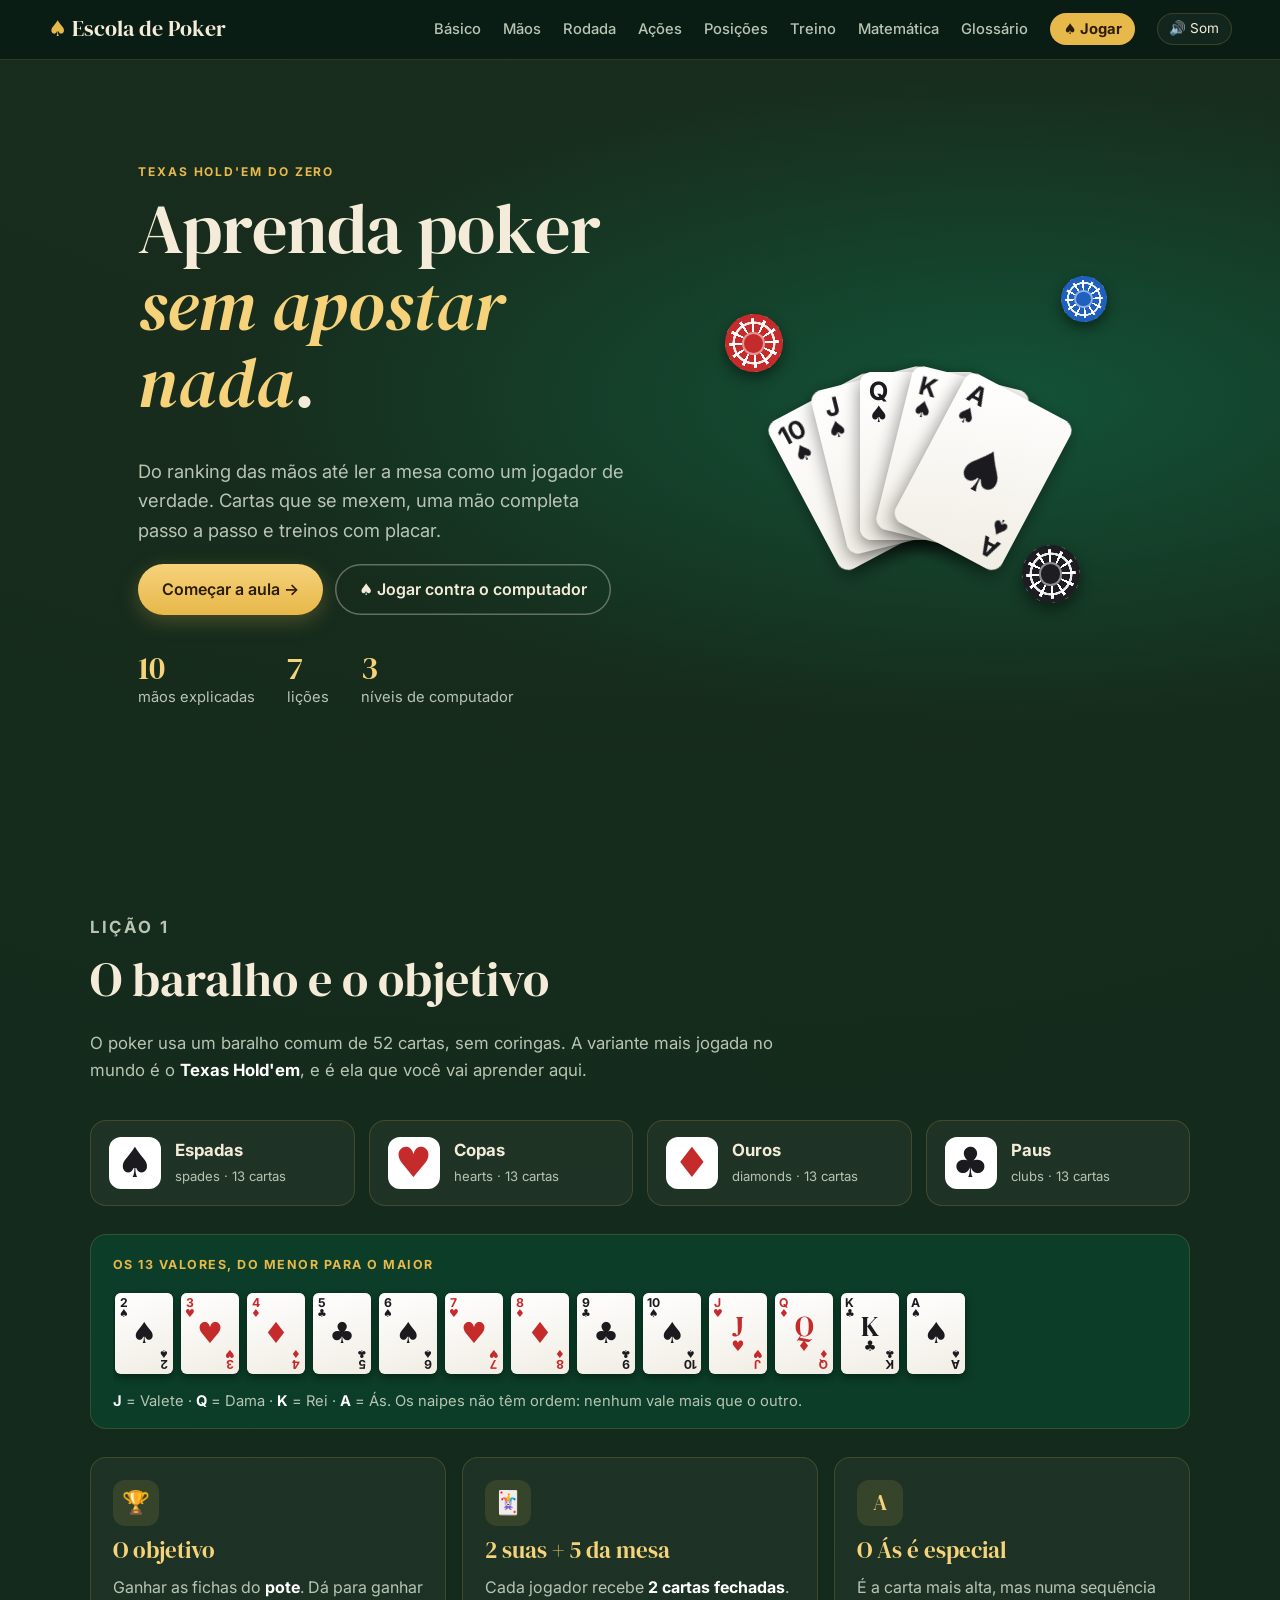
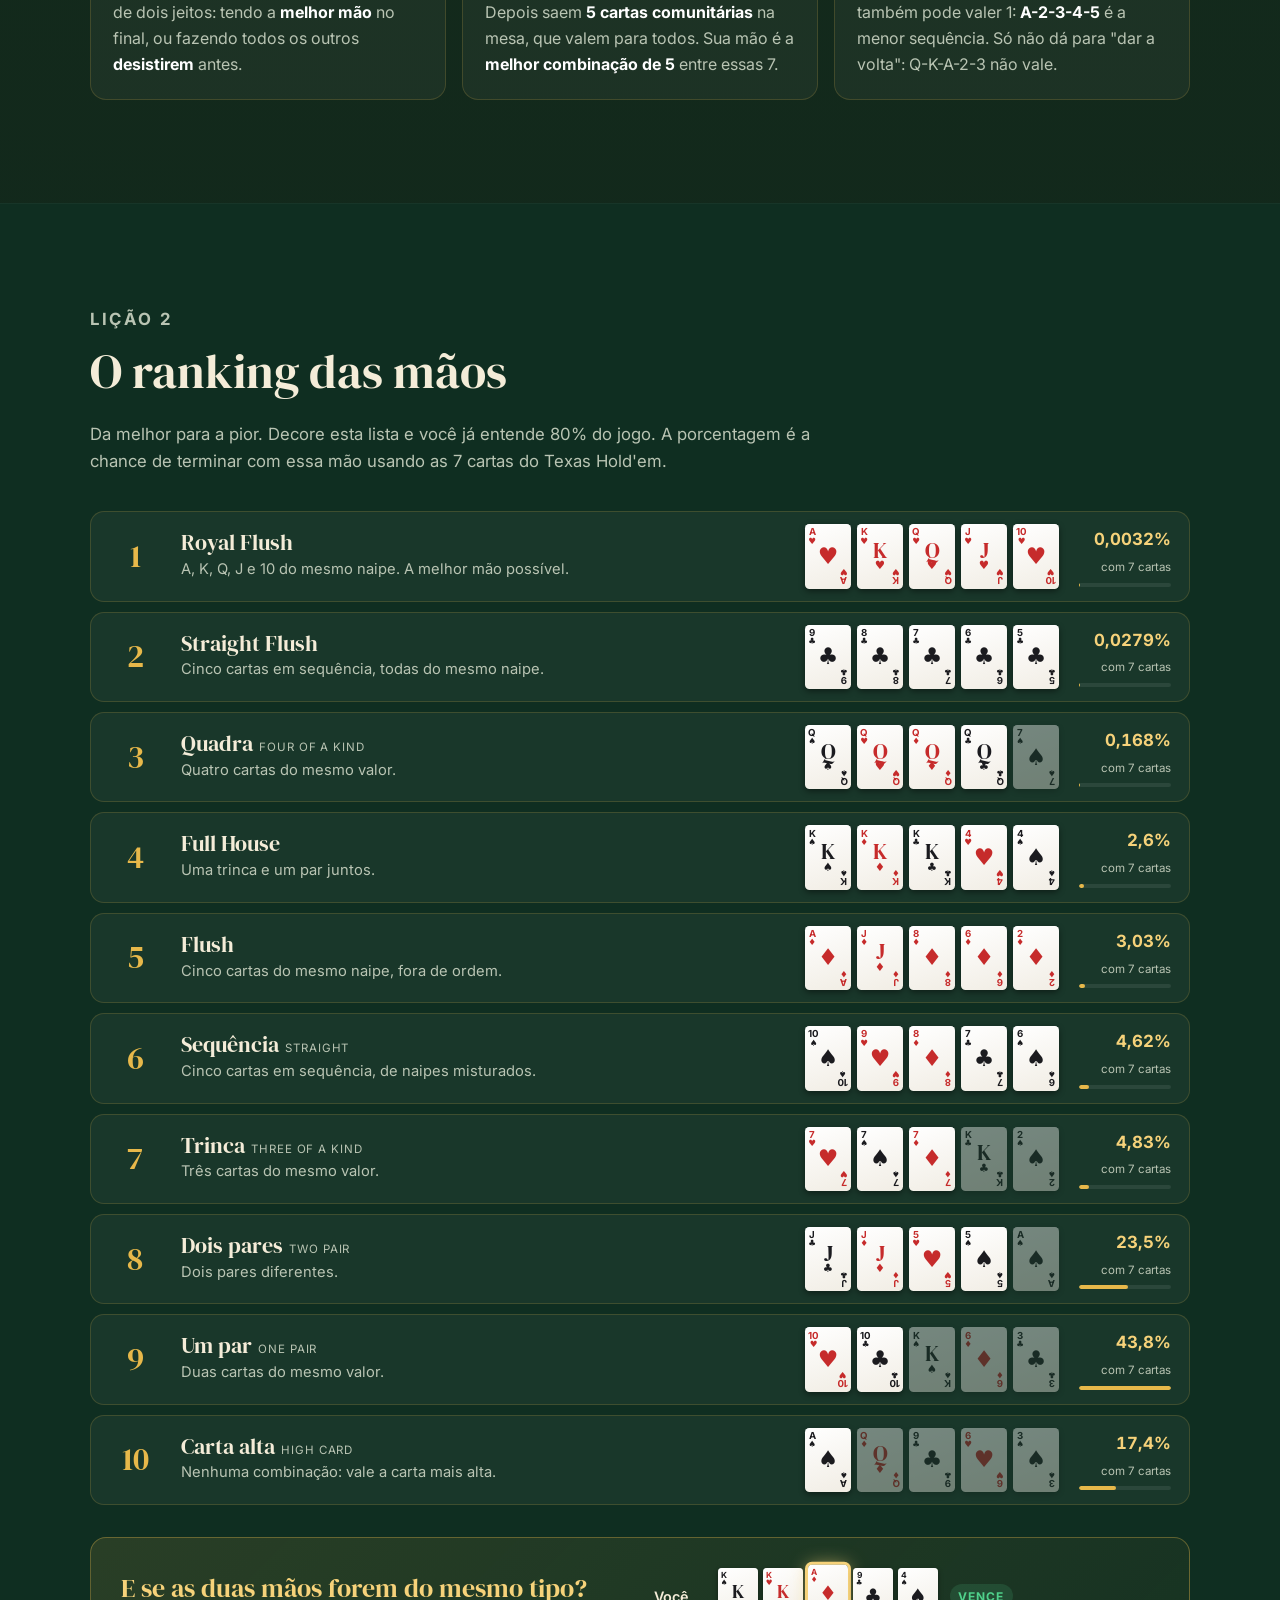
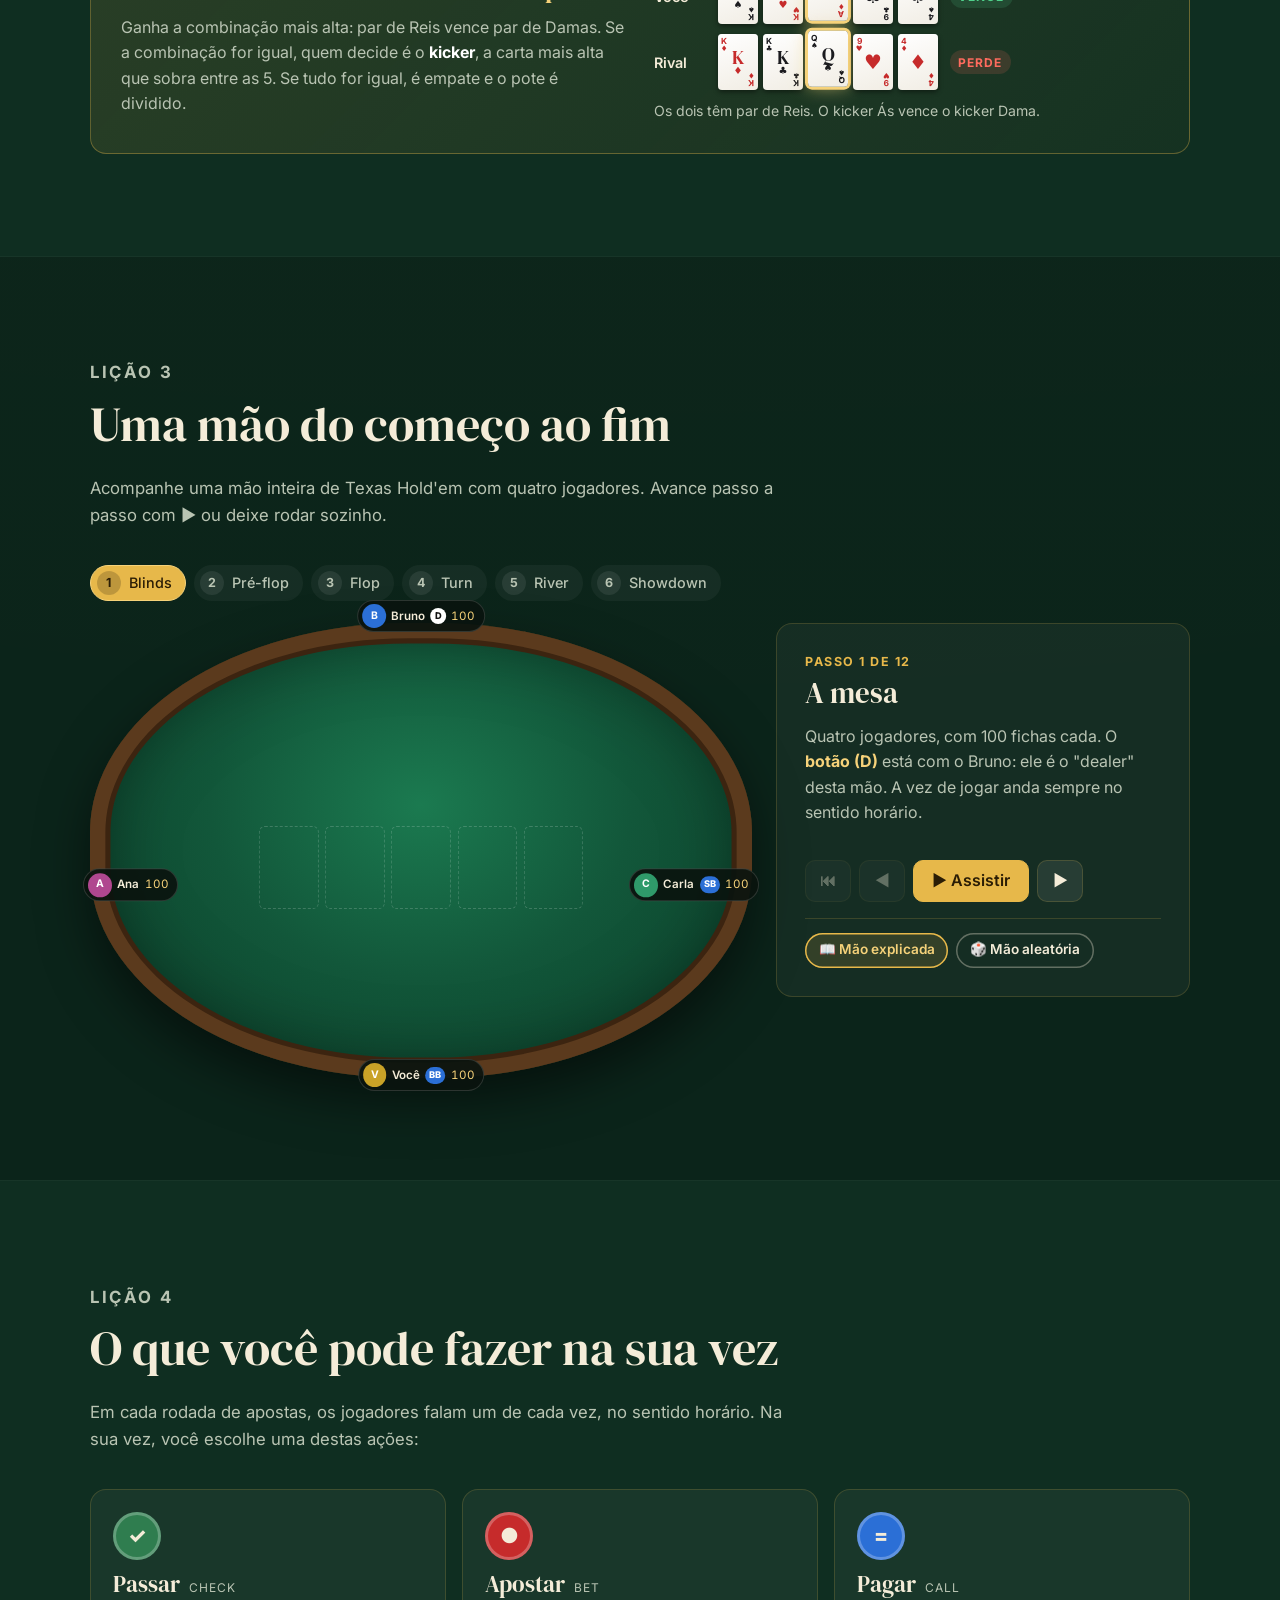
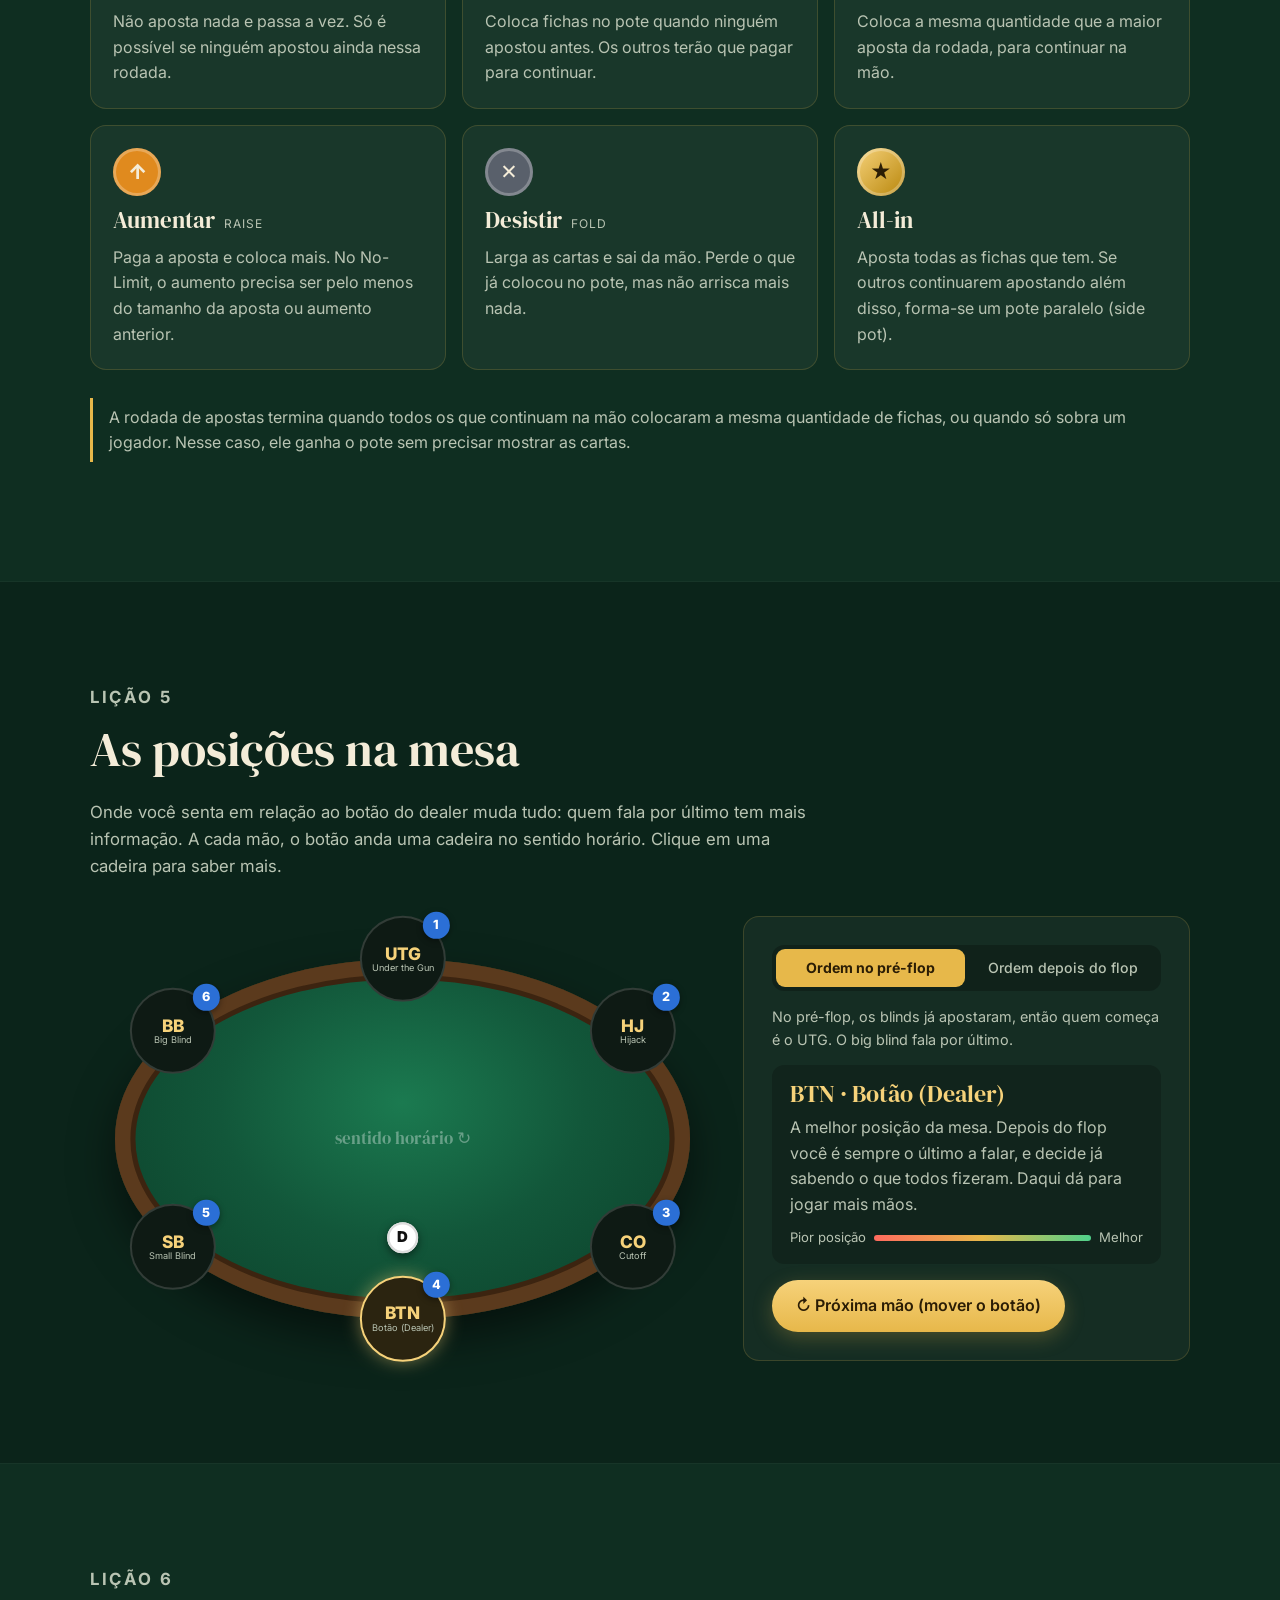
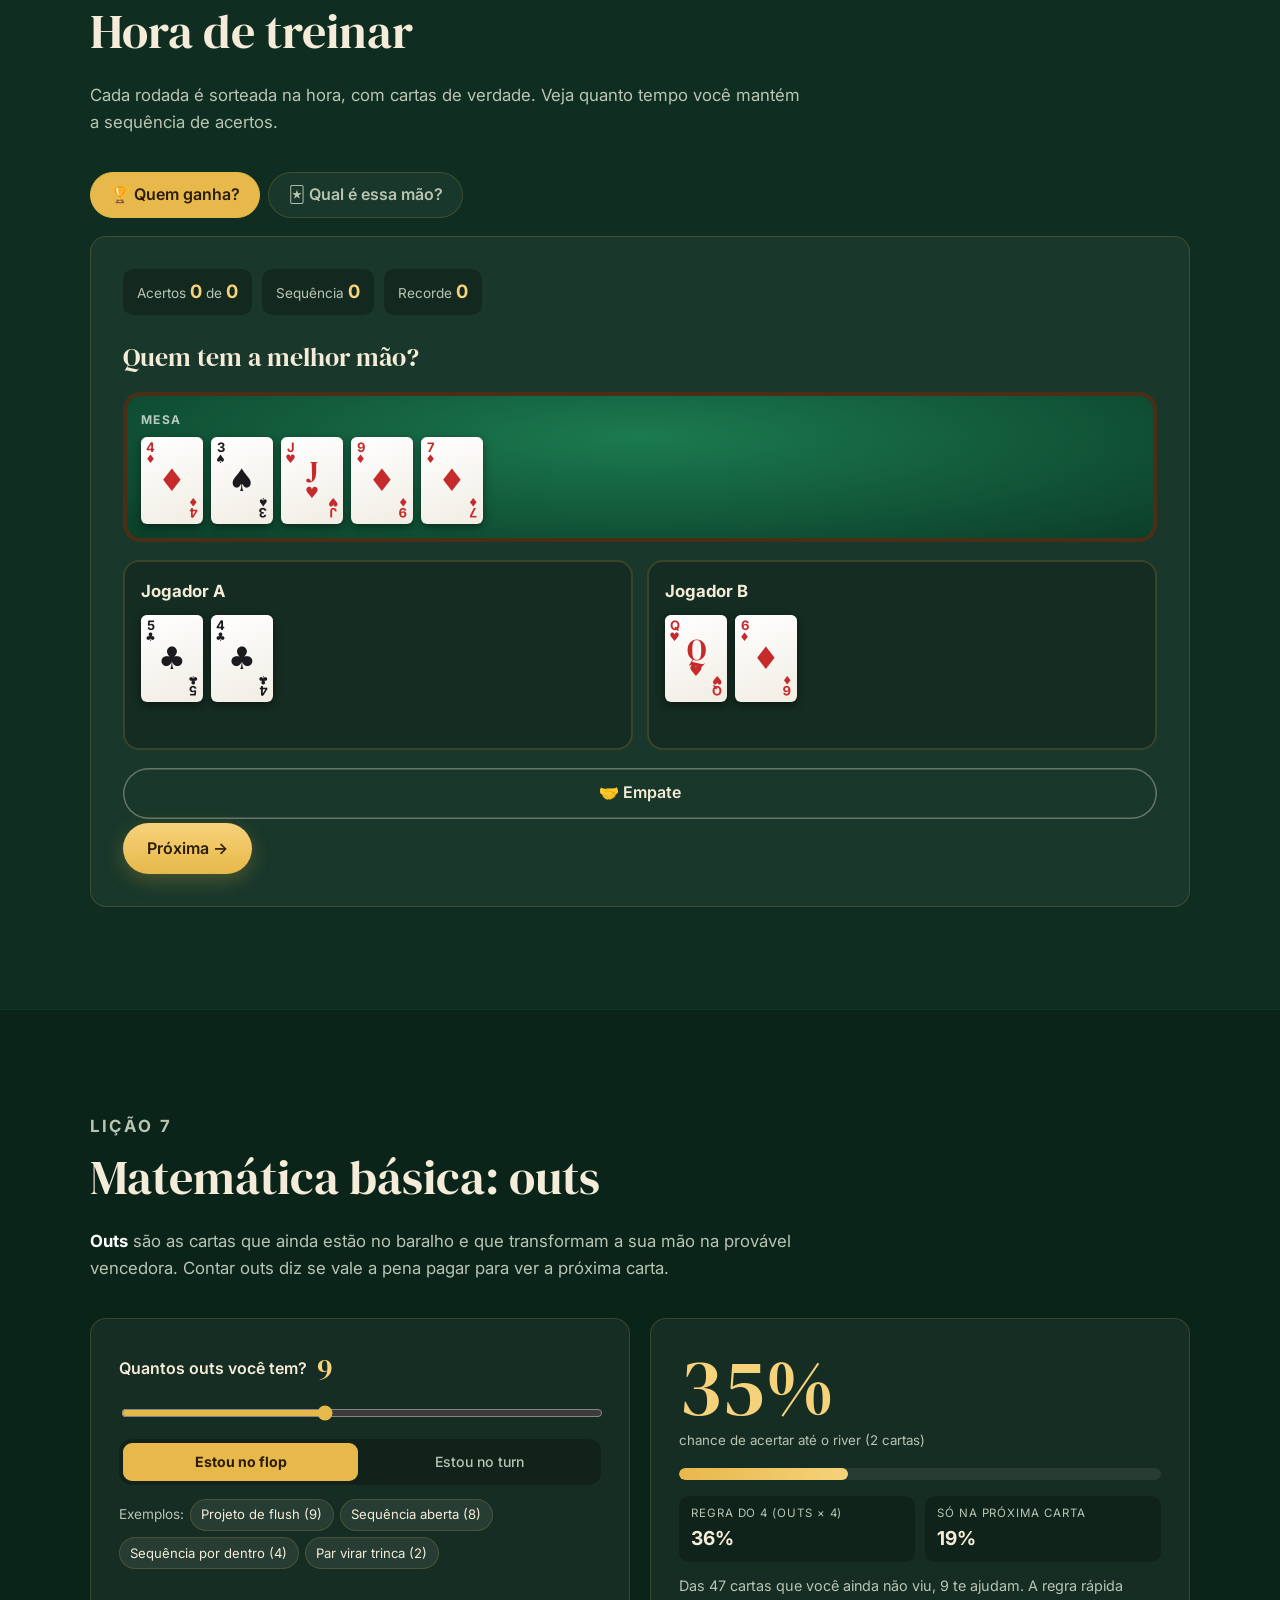
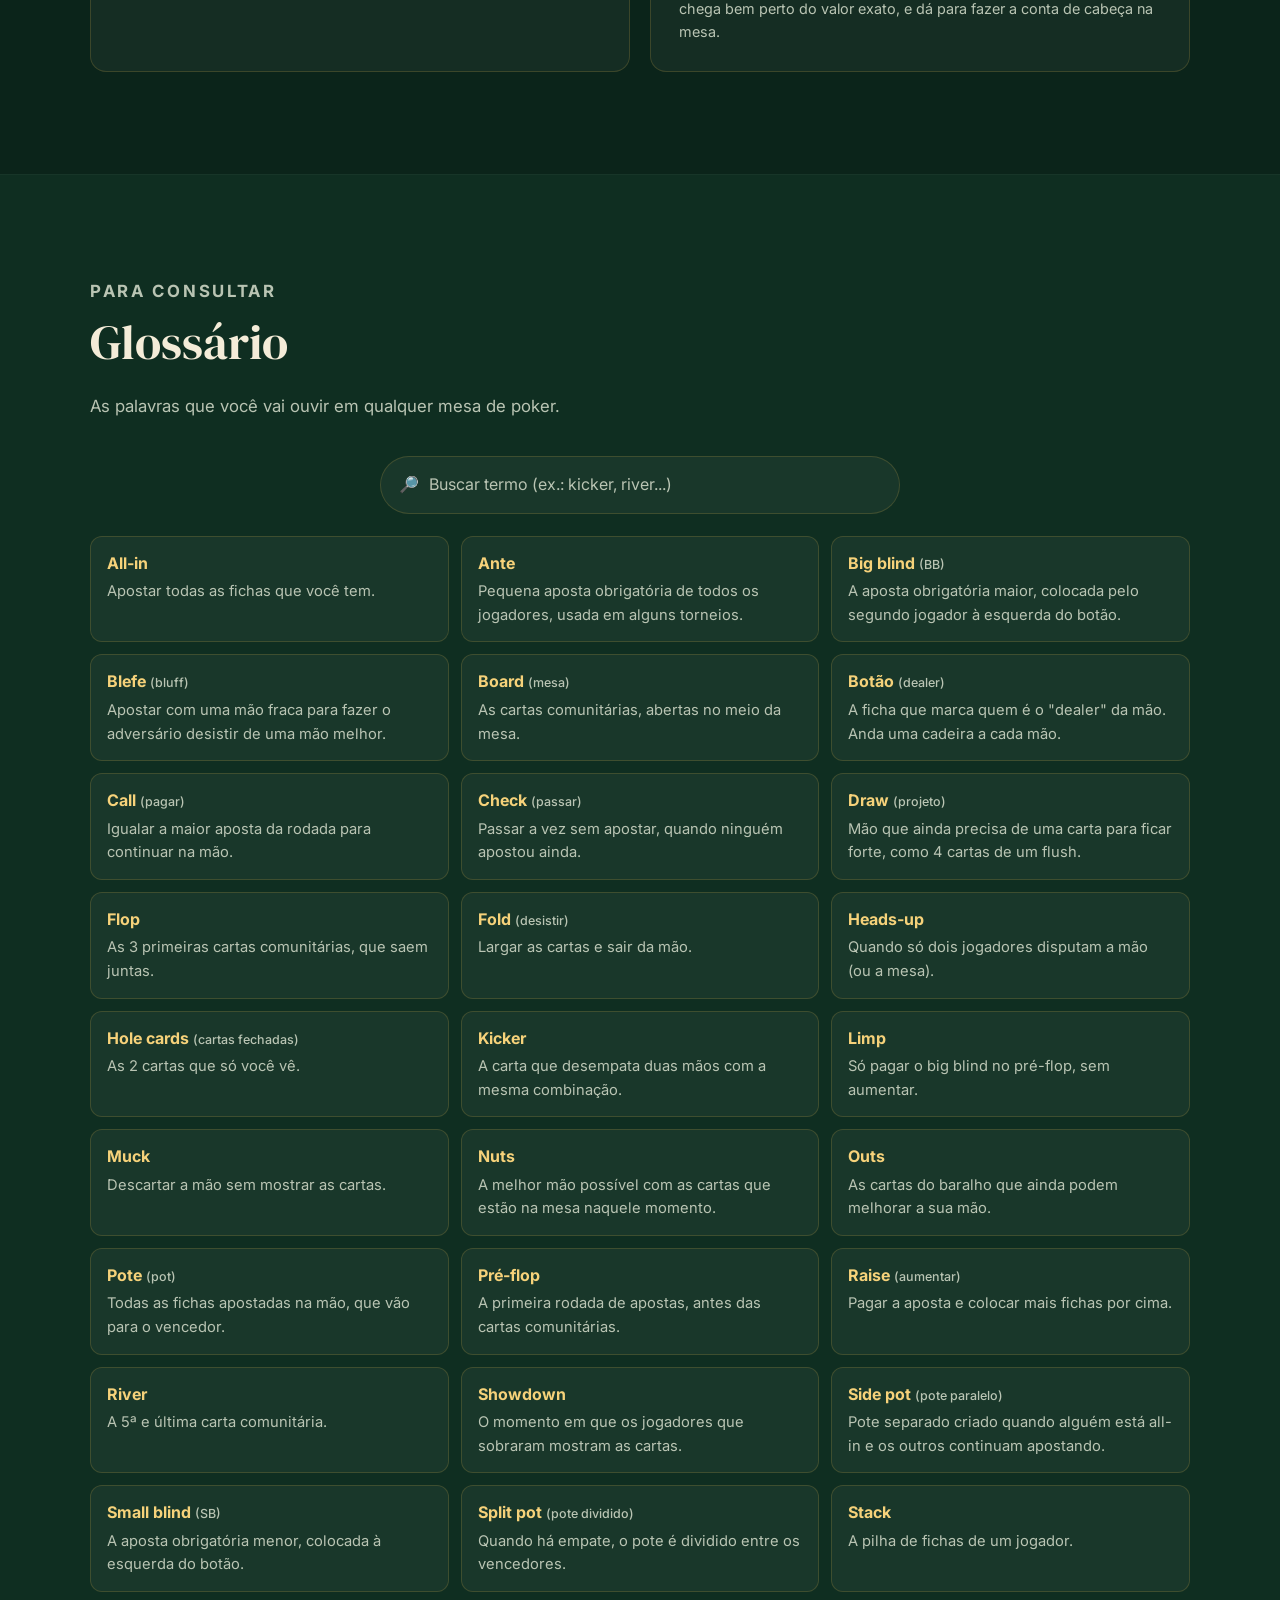
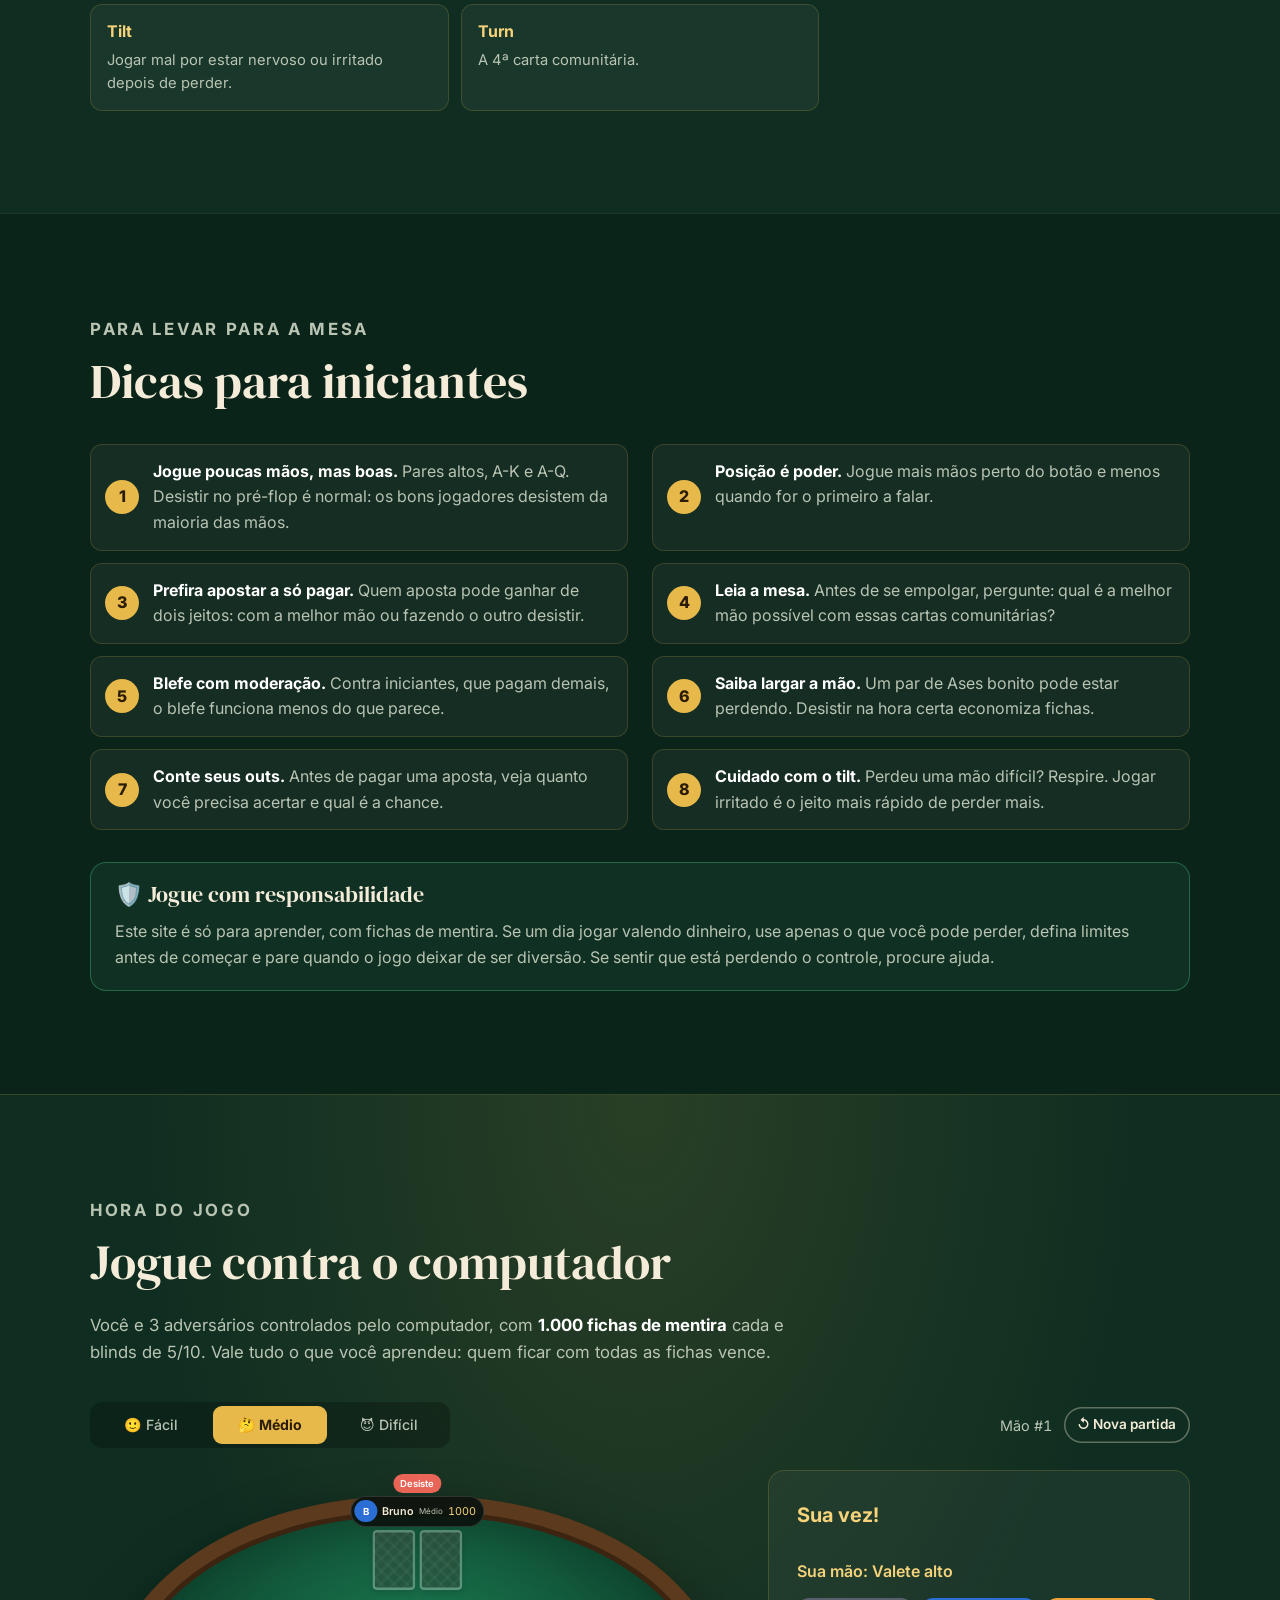
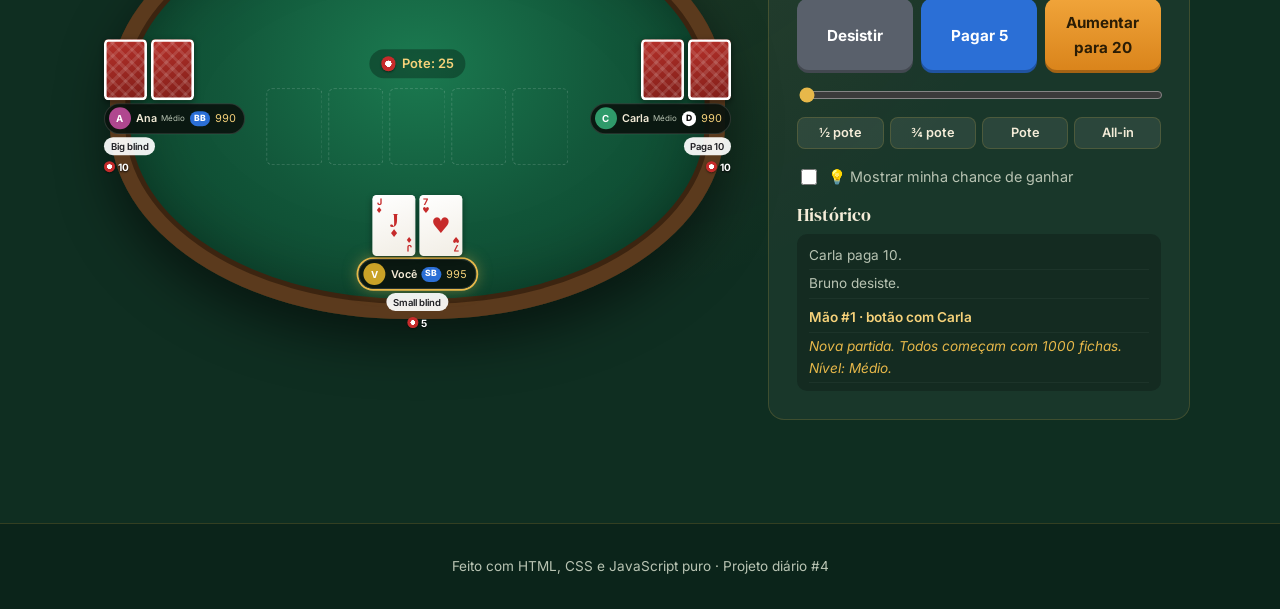
==== commit 0b2a1d3c: "Escola de Poker: mesa contra o computador com 3 níveis Você contra 3 bots com 1.000 fichas de mentir" ====
--- a/2026-11-11-escola-de-poker/index.html
+++ b/2026-11-11-escola-de-poker/index.html
@@ -22,6 +22,7 @@
       <a href="#treino">Treino</a>
       <a href="#matematica">Matemática</a>
       <a href="#glossario">Glossário</a>
+      <a class="nav-play" href="#jogar">♠&#xFE0E; Jogar</a>
       <button class="sound" id="sound" type="button" aria-pressed="true"><span aria-hidden="true">🔊</span> Som</button>
     </nav>
     <div class="progress" aria-hidden="true"><span id="progress"></span></div>
@@ -36,12 +37,12 @@
         <p class="lead">Do ranking das mãos até ler a mesa como um jogador de verdade. Cartas que se mexem, uma mão completa passo a passo e treinos com placar.</p>
         <div class="hero-actions">
           <a class="btn btn-gold" href="#basico">Começar a aula →</a>
-          <a class="btn btn-ghost" href="#treino">Ir para o treino</a>
+          <a class="btn btn-ghost" href="#jogar">♠&#xFE0E; Jogar contra o computador</a>
         </div>
         <ul class="hero-stats">
           <li><strong>10</strong> mãos explicadas</li>
           <li><strong>7</strong> lições</li>
-          <li><strong>2</strong> treinos com placar</li>
+          <li><strong>3</strong> níveis de computador</li>
         </ul>
       </div>
       <div class="hero-art" aria-hidden="true">
@@ -293,6 +294,73 @@
         <p>Este site é só para aprender, com fichas de mentira. Se um dia jogar valendo dinheiro, use apenas o que você pode perder, defina limites antes de começar e pare quando o jogo deixar de ser diversão. Se sentir que está perdendo o controle, procure ajuda.</p>
       </aside>
     </section>
+
+    <!-- ================= Jogo contra o computador ================= -->
+    <section id="jogar" class="section play-section">
+      <div class="section-head">
+        <p class="eyebrow">Hora do jogo</p>
+        <h2>Jogue contra o computador</h2>
+        <p>Você e 3 adversários controlados pelo computador, com <strong>1.000 fichas de mentira</strong> cada e blinds de 5/10. Vale tudo o que você aprendeu: quem ficar com todas as fichas vence.</p>
+      </div>
+
+      <div class="game-bar">
+        <div class="seg" id="g-level" role="radiogroup" aria-label="Nível do computador">
+          <button type="button" role="radio" aria-checked="false" data-level="1">🙂 Fácil</button>
+          <button type="button" role="radio" aria-checked="true" data-level="2">🤔 Médio</button>
+          <button type="button" role="radio" aria-checked="false" data-level="3">😈 Difícil</button>
+        </div>
+        <span class="g-handno" id="g-handno"></span>
+        <button class="btn btn-ghost small" id="g-new" type="button">↺ Nova partida</button>
+      </div>
+
+      <div class="game">
+        <div class="game-table-wrap">
+          <div class="felt game-felt" id="g-table">
+            <div class="felt-center">
+              <div class="pot" id="g-pot"></div>
+              <div class="board" id="g-board"></div>
+            </div>
+            <div class="game-over" id="g-over" hidden>
+              <div class="go-card" role="dialog" aria-labelledby="g-over-title">
+                <div class="go-icon" id="g-over-icon" aria-hidden="true"></div>
+                <h3 id="g-over-title"></h3>
+                <p id="g-over-text"></p>
+                <button class="btn btn-gold" id="g-again" type="button">Jogar de novo</button>
+              </div>
+            </div>
+          </div>
+        </div>
+
+        <article class="panel game-panel">
+          <p class="g-status" id="g-status" aria-live="polite"></p>
+          <p class="g-myhand" id="g-myhand"></p>
+
+          <div class="g-actions" id="g-actions">
+            <div class="g-buttons">
+              <button class="g-btn fold" id="g-fold" type="button">Desistir</button>
+              <button class="g-btn call" id="g-call" type="button">Passar</button>
+              <button class="g-btn raise" id="g-raise" type="button">Apostar</button>
+            </div>
+            <div class="g-raise-box" id="g-raise-box">
+              <input type="range" id="g-amount" min="10" max="1000" step="5" value="10" aria-label="Valor da aposta">
+              <div class="g-quick" id="g-quick">
+                <button type="button" data-frac="0.5">½ pote</button>
+                <button type="button" data-frac="0.75">¾ pote</button>
+                <button type="button" data-frac="1">Pote</button>
+                <button type="button" data-frac="all">All-in</button>
+              </div>
+            </div>
+          </div>
+          <button class="btn btn-gold g-next" id="g-next" type="button" hidden>Próxima mão ▶</button>
+
+          <label class="check-row"><input type="checkbox" id="g-hint-toggle"> 💡 Mostrar minha chance de ganhar</label>
+          <p class="g-hint" id="g-hint" hidden></p>
+
+          <h3 class="g-log-title">Histórico</h3>
+          <ol class="g-log" id="g-log" aria-label="Histórico de lances"></ol>
+        </article>
+      </div>
+    </section>
   </main>
 
   <footer class="footer">
@@ -303,5 +371,6 @@
 
   <script src="cards.js"></script>
   <script src="app.js"></script>
+  <script src="game.js"></script>
 </body>
 </html>
--- a/2026-11-11-escola-de-poker/style.css
+++ b/2026-11-11-escola-de-poker/style.css
@@ -524,3 +524,98 @@
   *, *::before, *::after { animation: none !important; transition: none !important; }
   .reveal { opacity: 1; transform: none; }
 }
+
+/* ============================================================
+   Jogo contra o computador
+   ============================================================ */
+.topbar nav a.nav-play { background: var(--gold); color: #2b1d05; padding: .3em .9em; border-radius: 999px; font-weight: 700; }
+.topbar nav a.nav-play:hover, .topbar nav a.nav-play.active { color: #2b1d05; filter: brightness(1.08); }
+.topbar nav a.nav-play.active::after { display: none; }
+
+.play-section {
+  background:
+    radial-gradient(ellipse at 50% 0%, rgba(231, 184, 74, .12), transparent 55%),
+    var(--bg-alt);
+  border-top: 1px solid var(--line);
+}
+.game-bar { display: flex; flex-wrap: wrap; align-items: center; gap: 12px; margin-bottom: 22px; }
+.game-bar .seg { margin: 0; min-width: min(100%, 360px); }
+.g-handno { color: var(--muted); font-size: .9rem; margin-left: auto; font-variant-numeric: tabular-nums; }
+
+.game { display: grid; grid-template-columns: minmax(0, 1.55fr) minmax(300px, 1fr); gap: 24px; align-items: start; }
+.game-table-wrap { padding: 4% 3% 5%; }
+.game-felt { overflow: visible; }
+.seat.out { opacity: .35; }
+.seat.out .hole { display: none; }
+.seat.turn .plate { box-shadow: 0 0 0 .3cqw var(--gold), 0 0 2.5cqw rgba(231, 184, 74, .5); }
+.seat.thinking .plate { animation: think 1s ease-in-out infinite; }
+@keyframes think { 50% { box-shadow: 0 0 0 .35cqw rgba(231, 184, 74, .9), 0 0 3cqw rgba(231, 184, 74, .6); } }
+.seat.thinking .tag { background: rgba(10, 20, 15, .85); color: var(--gold-2); }
+.lvl { font-size: max(8px, 1.3cqw); color: var(--muted); }
+.role.dealer { background: #fff; color: #111; }
+
+.game-felt .game-over {
+  position: absolute; inset: 0; z-index: 10; border-radius: 48% / 46%;
+  display: flex; align-items: center; justify-content: center; background: rgba(5, 15, 10, .62);
+  animation: pop .35s ease-out;
+}
+.game-felt .game-over[hidden] { display: none; }
+.go-card {
+  background: #10261b; border: 1px solid var(--line); border-radius: 18px; padding: 24px 28px; text-align: center;
+  width: min(86%, 360px); box-shadow: 0 20px 50px rgba(0, 0, 0, .5);
+}
+.go-icon { font-size: 2.8rem; line-height: 1; margin-bottom: 6px; }
+.go-card h3 { font-size: 1.7rem; color: var(--gold-2); }
+.go-card p { color: var(--muted); font-size: .95rem; }
+
+.game-panel { position: sticky; top: 90px; }
+.g-status { font-size: 1.05rem; min-height: 3.2em; margin-bottom: 6px; }
+.g-status strong { color: var(--gold-2); font-size: 1.25rem; }
+.g-myhand { color: var(--gold-2); font-weight: 600; min-height: 1.6em; margin-bottom: 14px; }
+.g-actions { transition: opacity .2s; }
+.g-actions.disabled { opacity: .45; }
+.g-buttons { display: grid; grid-template-columns: repeat(3, 1fr); gap: 8px; margin-bottom: 12px; }
+.g-btn {
+  border: 0; border-radius: 12px; padding: .85em .5em; cursor: pointer; font-weight: 700; font-size: .95rem; color: #fff;
+  box-shadow: inset 0 -3px 0 rgba(0, 0, 0, .25); transition: transform .12s, filter .12s;
+}
+.g-btn:hover:not(:disabled) { transform: translateY(-2px); filter: brightness(1.1); }
+.g-btn:disabled { cursor: default; filter: grayscale(.6); opacity: .55; }
+.g-btn.fold { background: #59606b; }
+.g-btn.call { background: #2b6fd6; }
+.g-btn.raise { background: linear-gradient(180deg, #f0a43a, #d9831a); color: #2b1d05; }
+.g-raise-box[hidden] { display: none; }
+.g-raise-box input { width: 100%; accent-color: var(--gold); }
+.g-quick { display: grid; grid-template-columns: repeat(4, 1fr); gap: 6px; margin-top: 6px; }
+.g-quick button {
+  border: 1px solid var(--line); background: var(--surface-2); color: var(--ink); border-radius: 8px; padding: .4em .2em;
+  cursor: pointer; font-size: .8rem; font-weight: 600;
+}
+.g-quick button:hover:not(:disabled) { border-color: var(--gold); color: var(--gold-2); }
+.g-next { width: 100%; justify-content: center; margin: 4px 0 12px; }
+.g-next[hidden] { display: none; }
+.check-row { display: flex; align-items: center; gap: 8px; color: var(--muted); font-size: .9rem; cursor: pointer; margin: 16px 0 8px; }
+.check-row input { accent-color: var(--gold); width: 16px; height: 16px; }
+.g-hint { background: rgba(231, 184, 74, .1); border: 1px solid rgba(231, 184, 74, .3); border-radius: 10px; padding: 10px 12px; font-size: .9rem; color: var(--ink); }
+.g-hint[hidden] { display: none; }
+.g-hint b { color: var(--gold-2); }
+.g-hint span { display: block; color: var(--muted); margin-top: 4px; }
+.g-log-title { font-size: 1.1rem; margin: 18px 0 8px; }
+.g-log { list-style: none; margin: 0; padding: 8px 12px; max-height: 210px; overflow-y: auto; background: rgba(0, 0, 0, .22); border-radius: 10px; font-size: .85rem; color: var(--muted); }
+.g-log li { padding: 3px 0; border-bottom: 1px solid rgba(255, 255, 255, .04); }
+.g-log li.hand { color: var(--gold-2); font-weight: 600; padding-top: 8px; }
+.g-log li.street { color: var(--ink); }
+.g-log li.win { color: var(--good); }
+.g-log li.sys { color: var(--gold); font-style: italic; }
+
+@media (max-width: 960px) {
+  .game { grid-template-columns: 1fr; }
+  .game-panel { position: static; }
+}
+@media (max-width: 640px) {
+  .g-handno { margin-left: 0; }
+  .game-bar .seg { min-width: 100%; }
+  .game-felt { aspect-ratio: 1 / 1; border-radius: 46% / 40%; }
+  .game-felt .game-over { border-radius: 46% / 40%; }
+  .game-table-wrap { padding: 9% 2% 8%; }
+}
